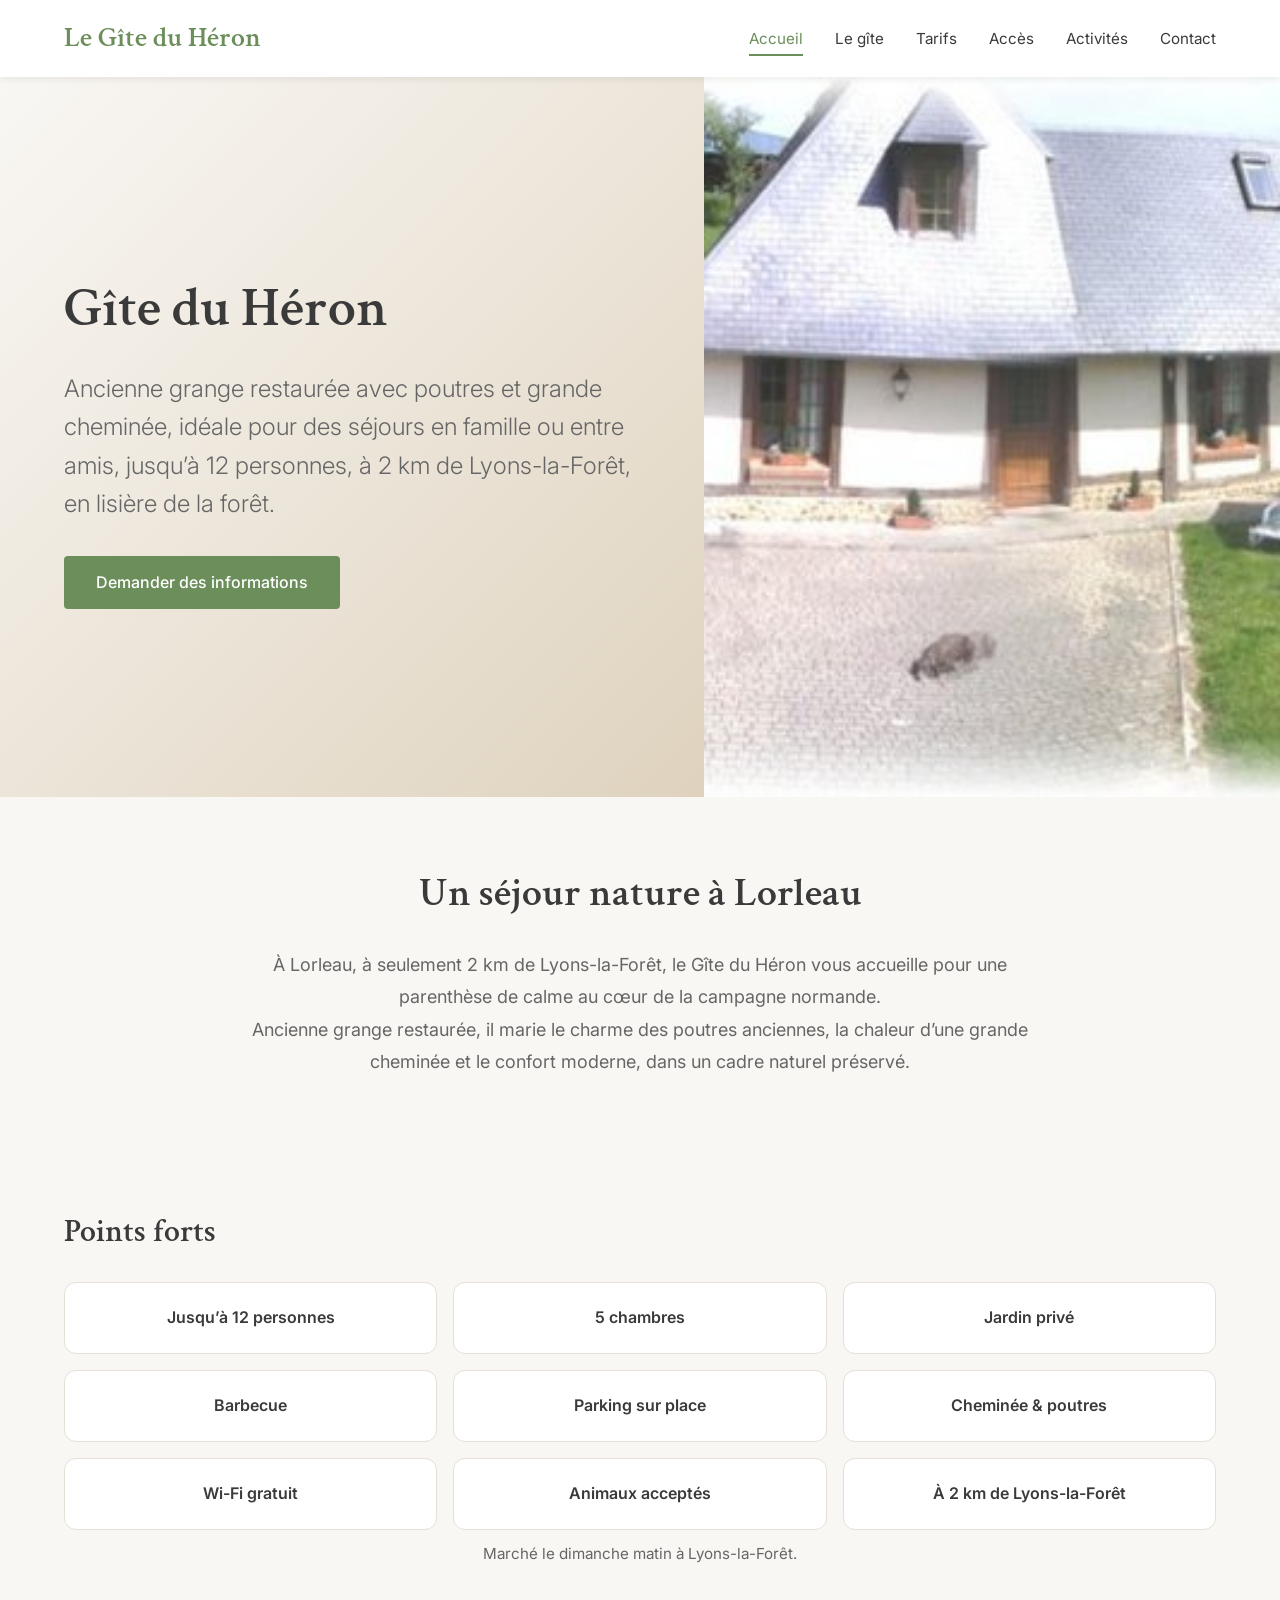
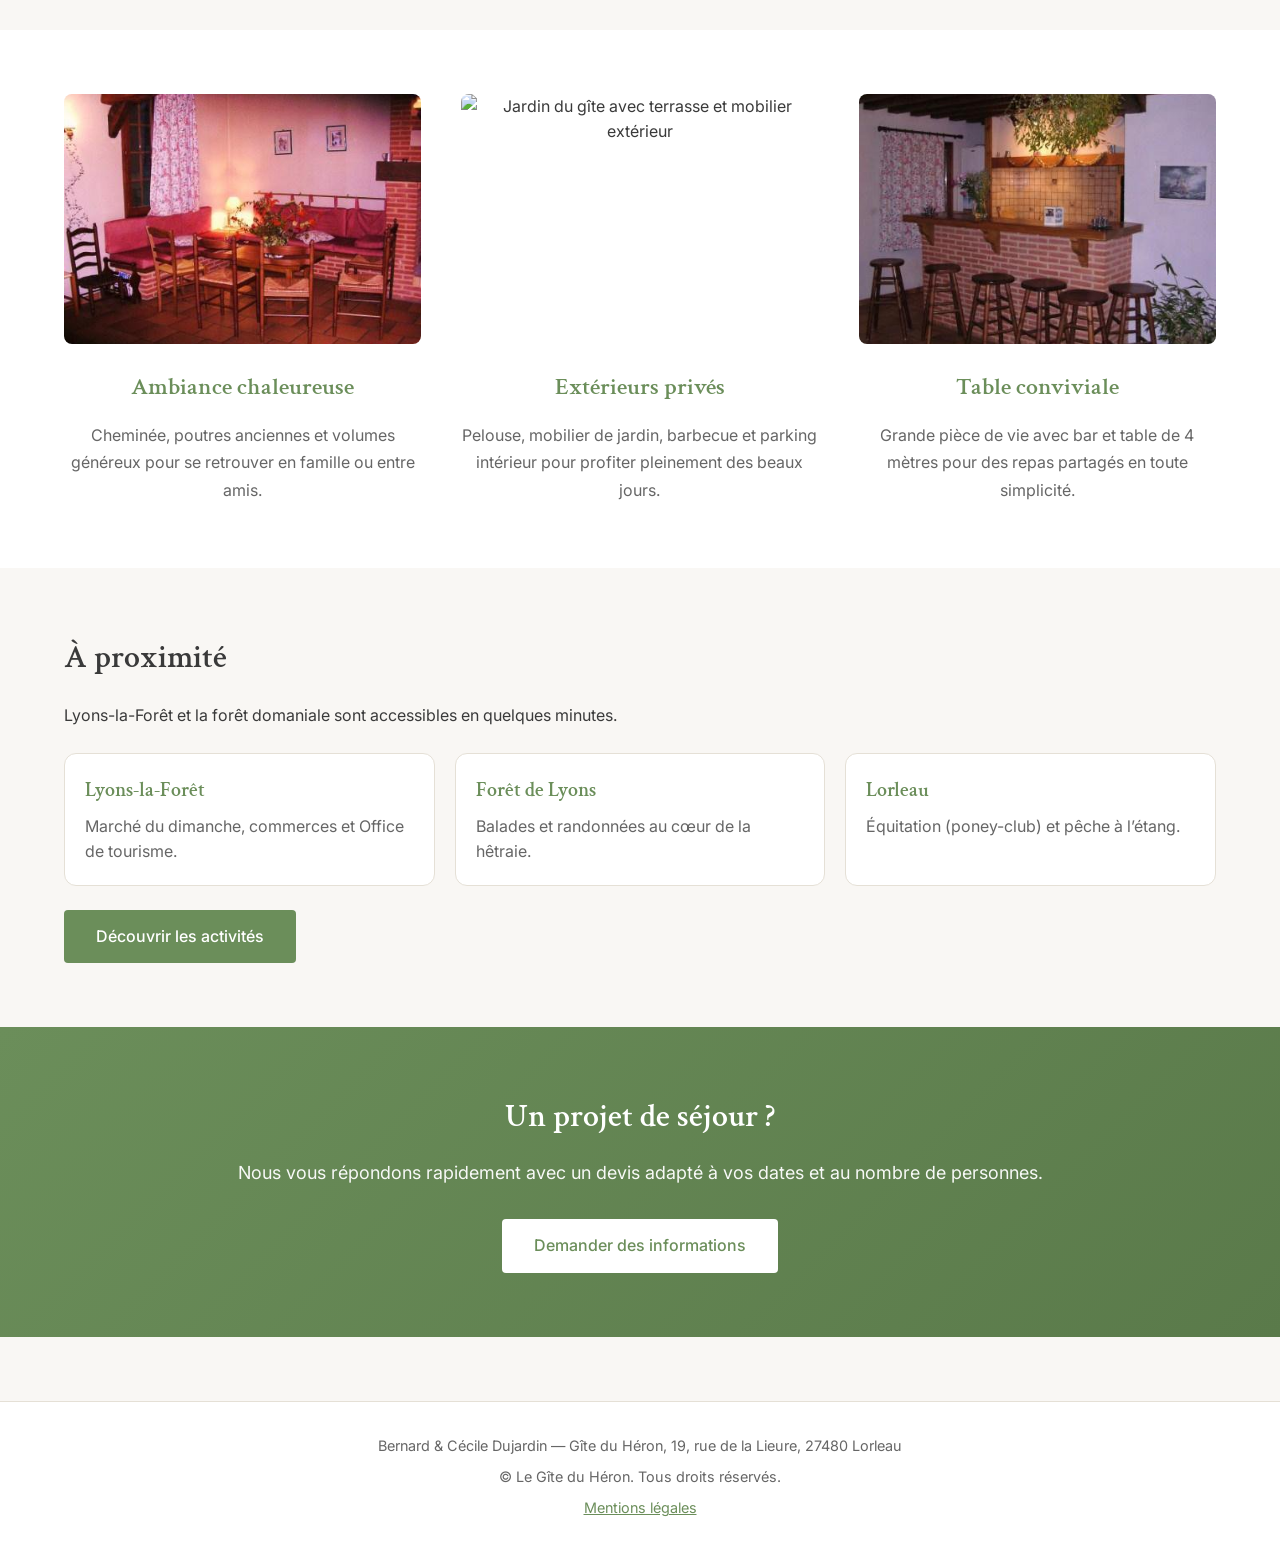
==== index.html @ 65d324aa "feat: first commit" ====
<!DOCTYPE html>
<html lang="fr">
<head>
    <meta charset="UTF-8">
    <meta name="viewport" content="width=device-width, initial-scale=1.0">
    <meta name="description" content="Ancienne grange restaurée à Lorleau, en lisière de la forêt de Lyons-la-Forêt. Gîte pour 12 personnes avec jardin privé et cheminée.">
    <title>Gîte du Héron - Location à Lorleau</title>
    <link rel="preconnect" href="https://fonts.googleapis.com">
    <link rel="preconnect" href="https://fonts.gstatic.com" crossorigin>
    <link href="https://fonts.googleapis.com/css2?family=Crimson+Text:ital,wght@0,400;0,600;1,400&family=Inter:wght@300;400;500;600&display=swap" rel="stylesheet">
    <link rel="stylesheet" href="/css/styles.css">
</head>
<body>
    <header>
        <div class="container">
            <a class="logo" href="/">Le Gîte du Héron</a>
            <nav>
                <ul class="nav-menu">
                    <li><a href="/" class="active">Accueil</a></li>
                    <li><a href="/gite/">Le gîte</a></li>
                    <li><a href="/tarifs/">Tarifs</a></li>
                    <li><a href="/acces/">Accès</a></li>
                    <li><a href="/activites/">Activités</a></li>
                    <li><a href="/contact/">Contact</a></li>
                </ul>
            </nav>
        </div>
    </header>

    <main>
        <section class="hero">
            <div class="hero-content">
                <h1>Gîte du Héron</h1>
                <p class="hero-subtitle">Ancienne grange restaurée avec poutres et grande cheminée, idéale pour des séjours en famille ou entre amis, jusqu’à 12 personnes, à 2 km de Lyons-la-Forêt, en lisière de la forêt.
</p>
                <a href="/contact/" class="btn btn-primary">Demander des informations</a>
            </div>
            <div class="hero-image">
                <img src="/images/gite%20heronpanorama.jpg" alt="Gîte du Héron en lisière de forêt avec jardin">
            </div>
        </section>

        <section class="intro">
            <div class="container">
                <h2>Un séjour nature à Lorleau</h2>
                <p class="lead">
                    À Lorleau, à seulement 2 km de Lyons-la-Forêt, le Gîte du Héron vous accueille pour une parenthèse de calme au cœur de la campagne normande.
                </p>
                
                <p class="lead">
                    Ancienne grange restaurée, il marie le charme des poutres anciennes, la chaleur d’une grande cheminée et le confort moderne, dans un cadre naturel préservé.
                </p>
                  
            </div>
        </section>

        <section class="content-section">
            <div class="container">
                <h2 class="section-title">Points forts</h2>
                <div class="highlights-grid">
                    <div class="highlight-item"><p>Jusqu’à 12 personnes</p></div>
                    <div class="highlight-item"><p>5 chambres</p></div>
                    <div class="highlight-item"><p>Jardin privé</p></div>
                    <div class="highlight-item"><p>Barbecue</p></div>
                    <div class="highlight-item"><p>Parking sur place</p></div>
                    <div class="highlight-item"><p>Cheminée &amp; poutres</p></div>
                    <div class="highlight-item"><p>Wi-Fi gratuit</p></div>
                    <div class="highlight-item"><p>Animaux acceptés</p></div>
                    <div class="highlight-item"><p>À 2 km de Lyons-la-Forêt</p></div>
                </div>
                <p class="highlights-note">Marché le dimanche matin à Lyons-la-Forêt.</p>
            </div>
        </section>

        <section class="features">
            <div class="container">
                <div class="features-grid">
                    <article class="feature-card">
                        <div class="feature-image">
                            <img src="/images/salle%20heron%20gite.jpg" alt="Salon chaleureux du gîte avec cheminée">
                        </div>
                        <h3>Ambiance chaleureuse</h3>
                        <p>Cheminée, poutres anciennes et volumes généreux pour se retrouver en famille ou entre amis.</p>
                    </article>
                    <article class="feature-card">
                        <div class="feature-image">
                            <img src="/images/soiréebis.jpg" alt="Jardin du gîte avec terrasse et mobilier extérieur">
                        </div>
                        <h3>Extérieurs privés</h3>
                        <p>Pelouse, mobilier de jardin, barbecue et parking intérieur pour profiter pleinement des beaux jours.</p>
                    </article>
                    <article class="feature-card">
                        <div class="feature-image">
                            <img src="/images/bar%20gite%20heron.jpg" alt="Cuisine et grande table conviviale du gîte">
                        </div>
                        <h3>Table conviviale</h3>
                        <p>Grande pièce de vie avec bar et table de 4 mètres pour des repas partagés en toute simplicité.</p>
                    </article>
                </div>
            </div>
        </section>

        <section class="content-section">
            <div class="container">
                <h2 class="section-title">À proximité</h2>
                <p>Lyons-la-Forêt et la forêt domaniale sont accessibles en quelques minutes.</p>
                <div class="proximity-grid">
                    <article class="proximity-card">
                        <h3>Lyons-la-Forêt</h3>
                        <p>Marché du dimanche, commerces et Office de tourisme.</p>
                    </article>
                    <article class="proximity-card">
                        <h3>Forêt de Lyons</h3>
                        <p>Balades et randonnées au cœur de la hêtraie.</p>
                    </article>
                    <article class="proximity-card">
                        <h3>Lorleau</h3>
                        <p>Équitation (poney-club) et pêche à l’étang.</p>
                    </article>
                </div>
                <a href="/activites/" class="btn btn-primary">Découvrir les activités</a>
            </div>
        </section>

        <section class="cta-section">
            <div class="container">
                <h2>Un projet de séjour ?</h2>
                <p>Nous vous répondons rapidement avec un devis adapté à vos dates et au nombre de personnes.</p>
                <a href="/contact/" class="btn btn-primary">Demander des informations</a>
            </div>
        </section>
    </main>

    <footer>
        <div class="container">
            <p>Bernard & Cécile Dujardin — Gîte du Héron, 19, rue de la Lieure, 27480 Lorleau</p>
            <p>&copy; Le Gîte du Héron. Tous droits réservés.</p>
            <p><a href="/mentions-legales/">Mentions légales</a></p>
        </div>
    </footer>
</body>
</html>
---- css/styles.css ----
/* Reset and Base Styles */
* {
    margin: 0;
    padding: 0;
    box-sizing: border-box;
}

:root {
    --color-primary: #6B8E5A;
    --color-primary-dark: #5A7A4A;
    --color-secondary: #D4C4A8;
    --color-accent: #8B7355;
    --color-text: #3A3A3A;
    --color-text-light: #666;
    --color-bg: #F9F7F4;
    --color-white: #FFFFFF;
    --color-border: #E5E0D6;
    --font-serif: 'Crimson Text', serif;
    --font-sans: 'Inter', sans-serif;
}

html {
    font-size: 16px;
    scroll-behavior: smooth;
}

body {
    font-family: var(--font-sans);
    color: var(--color-text);
    background-color: var(--color-bg);
    line-height: 1.6;
    -webkit-font-smoothing: antialiased;
    -moz-osx-font-smoothing: grayscale;
}

img {
    max-width: 100%;
    height: auto;
    display: block;
}

a {
    text-decoration: none;
    color: inherit;
    transition: color 0.3s ease;
}

ul {
    list-style: none;
}

/* Container */
.container {
    width: 100%;
    max-width: 1200px;
    margin: 0 auto;
    padding: 0 1.5rem;
}

/* Header */
header {
    background-color: var(--color-white);
    box-shadow: 0 2px 8px rgba(0, 0, 0, 0.08);
    position: sticky;
    top: 0;
    z-index: 100;
}

header .container {
    display: flex;
    justify-content: space-between;
    align-items: center;
    padding: 1rem 1.5rem;
}

.logo {
    font-family: var(--font-serif);
    font-size: 1.5rem;
    font-weight: 600;
    color: var(--color-primary);
    margin: 0;
}

.nav-menu {
    display: flex;
    gap: 1.5rem;
    flex-wrap: wrap;
}

.nav-menu a {
    color: var(--color-text);
    font-weight: 400;
    padding: 0.5rem 0;
    position: relative;
    font-size: 0.95rem;
}

.nav-menu a:hover,
.nav-menu a.active {
    color: var(--color-primary);
}

.nav-menu a.active::after {
    content: '';
    position: absolute;
    bottom: 0;
    left: 0;
    right: 0;
    height: 2px;
    background-color: var(--color-primary);
}

/* Hero Section */
.hero {
    display: flex;
    flex-direction: column;
    min-height: 70vh;
    background: linear-gradient(135deg, var(--color-bg) 0%, var(--color-secondary) 100%);
    position: relative;
    overflow: hidden;
}

.hero-content {
    padding: 3rem 1.5rem;
    text-align: center;
    z-index: 2;
    flex: 1;
    display: flex;
    flex-direction: column;
    justify-content: center;
    align-items: center;
}

.hero-content h1,
.hero-content h2 {
    font-family: var(--font-serif);
    font-size: 2.5rem;
    color: var(--color-text);
    margin-bottom: 1rem;
    font-weight: 600;
}

.hero-subtitle {
    font-size: 1.25rem;
    color: var(--color-text-light);
    margin-bottom: 2rem;
    font-weight: 300;
}

.hero-image {
    width: 100%;
    height: 300px;
    overflow: hidden;
}

.hero-image img {
    width: 100%;
    height: 100%;
    object-fit: cover;
}

/* Buttons */
.btn {
    display: inline-block;
    padding: 0.875rem 2rem;
    font-size: 1rem;
    font-weight: 500;
    text-align: center;
    border-radius: 4px;
    transition: all 0.3s ease;
    cursor: pointer;
    border: none;
    font-family: var(--font-sans);
}

.btn-primary {
    background-color: var(--color-primary);
    color: var(--color-white);
}

.btn-primary:hover {
    background-color: var(--color-primary-dark);
    transform: translateY(-2px);
    box-shadow: 0 4px 12px rgba(107, 142, 90, 0.3);
}

/* Intro Section */
.intro {
    padding: 4rem 0;
    text-align: center;
}

.intro h2 {
    font-family: var(--font-serif);
    font-size: 2rem;
    color: var(--color-text);
    margin-bottom: 1.5rem;
    font-weight: 600;
}

.lead {
    font-size: 1.125rem;
    color: var(--color-text-light);
    max-width: 800px;
    margin: 0 auto;
    line-height: 1.8;
}

/* Features Section */
.features {
    padding: 4rem 0;
    background-color: var(--color-white);
}

.features-grid {
    display: grid;
    grid-template-columns: 1fr;
    gap: 2.5rem;
}

.feature-card {
    text-align: center;
}

.feature-image {
    width: 100%;
    height: 250px;
    overflow: hidden;
    border-radius: 8px;
    margin-bottom: 1.5rem;
}

.feature-image img {
    width: 100%;
    height: 100%;
    object-fit: cover;
    transition: transform 0.3s ease;
}

.feature-card:hover .feature-image img {
    transform: scale(1.05);
}

.feature-card h3 {
    font-family: var(--font-serif);
    font-size: 1.5rem;
    color: var(--color-primary);
    margin-bottom: 1rem;
    font-weight: 600;
}

.feature-card p {
    color: var(--color-text-light);
    line-height: 1.7;
}

/* CTA Section */
.cta-section {
    padding: 4rem 0;
    text-align: center;
    background: linear-gradient(135deg, var(--color-primary) 0%, var(--color-primary-dark) 100%);
    color: var(--color-white);
}

.cta-section h2 {
    font-family: var(--font-serif);
    font-size: 2rem;
    margin-bottom: 1rem;
    font-weight: 600;
}

.cta-section p {
    margin-bottom: 2rem;
    font-size: 1.125rem;
    opacity: 0.95;
}

.cta-section .btn-primary {
    background-color: var(--color-white);
    color: var(--color-primary);
}

.cta-section .btn-primary:hover {
    background-color: var(--color-secondary);
    color: var(--color-text);
}

/* Page Header */
.page-header {
    padding: 3rem 0 2rem;
    text-align: center;
    background-color: var(--color-white);
    border-bottom: 1px solid var(--color-border);
}

.page-header h1,
.page-header h2 {
    font-family: var(--font-serif);
    font-size: 2.5rem;
    color: var(--color-text);
    margin-bottom: 0.5rem;
    font-weight: 600;
}

.page-subtitle {
    font-size: 1.125rem;
    color: var(--color-text-light);
    font-weight: 300;
}



/* Accès – map + address */
.access-grid {
    display: grid;
    grid-template-columns: 1fr;
    gap: 1.5rem;
}

.access-card {
    background-color: var(--color-white);
    border: 1px solid var(--color-border);
    border-radius: 12px;
    padding: 1.5rem;
}

.access-card h2 {
    font-family: var(--font-serif);
    font-size: 1.5rem;
    color: var(--color-primary);
    margin-bottom: 1rem;
    font-weight: 600;
}

.access-note {
    margin-top: 1rem;
    color: var(--color-text-light);
}

.map-card {
    display: flex;
    flex-direction: column;
    gap: 1rem;
    background-color: var(--color-bg);
    border: 1px solid var(--color-border);
    border-radius: 10px;
    padding: 1.25rem;
}

.map-link {
    color: var(--color-primary);
    text-decoration: underline;
}

.map-embed {
    margin-top: 1rem;
    border-radius: 12px;
    overflow: hidden;
    border: 1px solid var(--color-border);
}

.map-embed iframe {
    width: 100%;
    height: 360px;
    border: 0;
    display: block;
}

@media (min-width: 960px) {
    .access-grid {
        grid-template-columns: repeat(2, 1fr);
        align-items: start;
    }
}
/* Content Section */
.content-section {
    padding: 4rem 0;
}

.content-block {
    display: flex;
    flex-direction: column;
    gap: 2rem;
    margin-bottom: 4rem;
    align-items: center;
}

.content-block:last-child {
    margin-bottom: 0;
}

.content-image {
    width: 100%;
    height: 300px;
    overflow: hidden;
    border-radius: 8px;
}

.content-image img {
    width: 100%;
    height: 100%;
    object-fit: cover;
}

.content-text {
    flex: 1;
}

.content-text h2,
.content-text h3 {
    font-family: var(--font-serif);
    font-size: 1.75rem;
    color: var(--color-primary);
    margin-bottom: 1rem;
    font-weight: 600;
}

.content-text p {
    color: var(--color-text-light);
    margin-bottom: 1rem;
    line-height: 1.7;
}

.content-text ul {
    list-style: disc;
    margin-left: 1.5rem;
    margin-bottom: 1rem;
    color: var(--color-text-light);
}

.content-text ul li {
    margin-bottom: 0.5rem;
}

.content-text strong {
    color: var(--color-text);
    font-weight: 600;
}


/* Content sections */
.section-title {
    font-family: var(--font-serif);
    font-size: 2rem;
    color: var(--color-text);
    margin-bottom: 1.25rem;
    font-weight: 600;
}

.section-intro {
    margin-bottom: 1.5rem;
}

.highlights-grid {
    display: grid;
    grid-template-columns: 1fr;
    gap: 1rem;
    margin-top: 1.5rem;
}

.highlight-item {
    background-color: var(--color-white);
    border: 1px solid var(--color-border);
    border-radius: 12px;
    padding: 1rem;
    text-align: center;
}

.highlight-item p {
    margin: 0;
    font-weight: 600;
    color: var(--color-text);
}

/* Home – points forts refinement */
.highlights-grid {
    align-items: stretch;
}

.highlight-item {
    display: flex;
    align-items: center;
    justify-content: center;
    min-height: 72px;
    padding: 0.9rem 1rem;
}

.highlight-item p {
    font-size: 0.95rem;
    line-height: 1.3;
}

.highlights-note {
    margin-top: 0.75rem;
    text-align: center;
    color: var(--color-text-light);
    font-size: 0.95rem;
}

@media (min-width: 640px) {
    .highlight-item p {
        font-size: 1rem;
    }
}


.info-stack {
    display: grid;
    gap: 1.5rem;
}

@media (min-width: 640px) {
    .highlights-grid {
        grid-template-columns: repeat(2, 1fr);
    }
}

@media (min-width: 960px) {
    .highlights-grid {
        grid-template-columns: repeat(3, 1fr);
    }
}



/* Home – À proximité cards */
.proximity-grid {
    display: grid;
    grid-template-columns: 1fr;
    gap: 1.25rem;
    margin: 1.5rem 0;
    align-items: stretch;
}

.proximity-card {
    background-color: var(--color-white);
    border: 1px solid var(--color-border);
    border-radius: 12px;
    padding: 1.25rem;
    display: flex;
    flex-direction: column;
    gap: 0.5rem;
}

.proximity-card h3 {
    font-family: var(--font-serif);
    font-size: 1.25rem;
    color: var(--color-primary);
    margin: 0;
    font-weight: 600;
}

.proximity-card p {
    margin: 0;
    color: var(--color-text-light);
    line-height: 1.6;
}

@media (min-width: 640px) {
    .proximity-grid {
        grid-template-columns: repeat(2, 1fr);
    }
}

@media (min-width: 960px) {
    .proximity-grid {
        grid-template-columns: repeat(3, 1fr);
    }
}
/* Reverse layout */
.content-block.reverse {
    flex-direction: column-reverse;
}

/* Pricing Section */
.pricing-section {
    margin-bottom: 4rem;
}

.pricing-section h3 {
    font-family: var(--font-serif);
    font-size: 2rem;
    color: var(--color-text);
    margin-bottom: 2rem;
    text-align: center;
    font-weight: 600;
}

.pricing-grid {
    display: grid;
    grid-template-columns: 1fr;
    gap: 2rem;
}

.pricing-card {
    background-color: var(--color-white);
    padding: 2rem;
    border-radius: 8px;
    border: 2px solid var(--color-border);
    text-align: center;
    transition: all 0.3s ease;
}

.pricing-card:hover {
    transform: translateY(-4px);
    box-shadow: 0 8px 24px rgba(0, 0, 0, 0.1);
}

.pricing-card.featured {
    border-color: var(--color-primary);
    background: linear-gradient(135deg, var(--color-white) 0%, var(--color-bg) 100%);
}

.pricing-card h4 {
    font-family: var(--font-serif);
    font-size: 1.5rem;
    color: var(--color-primary);
    margin-bottom: 1rem;
    font-weight: 600;
}

.price {
    font-size: 2.5rem;
    font-weight: 600;
    color: var(--color-text);
    margin-bottom: 0.5rem;
}

.price span {
    font-size: 1rem;
    font-weight: 400;
    color: var(--color-text-light);
}

.period {
    color: var(--color-text-light);
    margin-bottom: 1.5rem;
    font-size: 0.95rem;
}

.pricing-card ul {
    text-align: left;
    list-style: disc;
    margin-left: 1.5rem;
    color: var(--color-text-light);
}

.pricing-card ul li {
    margin-bottom: 0.5rem;
}

/* Conditions Section */
.conditions-section {
    margin-bottom: 4rem;
}

.conditions-section h3 {
    font-family: var(--font-serif);
    font-size: 2rem;
    color: var(--color-text);
    margin-bottom: 2rem;
    text-align: center;
    font-weight: 600;
}

.conditions-grid {
    display: grid;
    grid-template-columns: 1fr;
    gap: 1.5rem;
}

.condition-item {
    background-color: var(--color-white);
    padding: 1.5rem;
    border-radius: 8px;
    border-left: 4px solid var(--color-primary);
}

.condition-item h4 {
    font-family: var(--font-serif);
    font-size: 1.25rem;
    color: var(--color-primary);
    margin-bottom: 0.75rem;
    font-weight: 600;
}

.condition-item p {
    color: var(--color-text-light);
    line-height: 1.7;
}

/* Info Box */
.info-box {
    background-color: var(--color-white);
    padding: 2rem;
    border-radius: 8px;
    border: 1px solid var(--color-border);
}

.info-box h2,
.info-box h3 {
    font-family: var(--font-serif);
    font-size: 1.75rem;
    color: var(--color-primary);
    margin-bottom: 1rem;
    font-weight: 600;
}

.info-box p {
    color: var(--color-text-light);
    margin-bottom: 1rem;
    line-height: 1.7;
}

/* Address Box */
.address-box {
    background-color: var(--color-bg);
    padding: 1.5rem;
    border-radius: 8px;
    margin: 1.5rem 0;
    border-left: 4px solid var(--color-primary);
}

.address-box p {
    margin-bottom: 0.5rem;
    color: var(--color-text);
}

.address-box strong {
    color: var(--color-primary);
}

/* Nearby Section */
.info-section {
    margin-top: 4rem;
}

.info-section h3 {
    font-family: var(--font-serif);
    font-size: 2rem;
    color: var(--color-text);
    margin-bottom: 2rem;
    text-align: center;
    font-weight: 600;
}

.nearby-grid {
    display: grid;
    grid-template-columns: 1fr;
    gap: 1.5rem;
}

.nearby-item {
    background-color: var(--color-white);
    padding: 1.5rem;
    border-radius: 8px;
    border: 1px solid var(--color-border);
}

.nearby-item h4 {
    font-family: var(--font-serif);
    font-size: 1.25rem;
    color: var(--color-primary);
    margin-bottom: 0.5rem;
    font-weight: 600;
}

.nearby-item p {
    color: var(--color-text-light);
    line-height: 1.7;
}



/* Tarifs – services & options */
.tarifs-info-grid {
    display: grid;
    grid-template-columns: 1fr;
    gap: 1.5rem;
    margin-top: 1.5rem;
}

.tarifs-info-grid .info-box {
    border-radius: 8px;
}

.options-card {
    background-color: var(--color-white);
    border: 1px solid var(--color-border);
    border-radius: 8px;
    padding: 1.5rem;
}

.options-grid {
    display: grid;
    grid-template-columns: 1fr auto;
    gap: 0.75rem 1rem;
    align-items: baseline;
    margin: 0;
}

.options-grid dt {
    font-weight: 500;
    color: var(--color-text);
}

.options-grid dd {
    margin: 0;
    font-weight: 700;
    color: var(--color-text);
    text-align: right;
}

@media (min-width: 640px) {
    .tarifs-info-grid {
        grid-template-columns: repeat(2, 1fr);
    }
}

@media (min-width: 960px) {
    .tarifs-info-grid {
        grid-template-columns: repeat(3, 1fr);
    }
}

@media (max-width: 520px) {
    .options-grid {
        grid-template-columns: 1fr;
    }

    .options-grid dd {
        text-align: left;
    }
}


.conditions {
    text-align: left;
}

.conditions h3 {
    margin-top: 1.5rem;
    text-align: left;
}


/* Tarifs – Conditions de location (cards) */
.conditions-grid {
    display: grid;
    grid-template-columns: 1fr;
    gap: 1.25rem;
    margin-top: 1.25rem;
}

@media (min-width: 640px) {
    .conditions-grid {
        grid-template-columns: repeat(2, 1fr);
    }
}

@media (min-width: 960px) {
    .conditions-grid {
        grid-template-columns: repeat(3, 1fr);
    }
}

.condition-card {
    background: #fff;
    border: 1px solid rgba(0,0,0,.12);
    border-radius: 16px;
    padding: 1.25rem;
}

.condition-card h3 {
    margin: 0 0 0.75rem;
    text-align: left;
}

.condition-card ul {
    margin: 0;
    padding-left: 1.2rem;
}

.conditions-outro {
    margin-top: 1rem;
}



/* Tarifs page */
.table-responsive {
    width: 100%;
    overflow-x: auto;
}

.pricing-table,
.options-table {
    width: 100%;
    border-collapse: collapse;
    background-color: var(--color-white);
    border-radius: 8px;
    overflow: hidden;
    margin-top: 1.5rem;
}

.pricing-table th,
.pricing-table td,
.options-table th,
.options-table td {
    padding: 0.75rem 1rem;
    text-align: left;
    border-bottom: 1px solid var(--color-border);
    font-size: 0.95rem;
}

.pricing-table thead th,
.options-table thead th {
    background-color: var(--color-bg);
    font-weight: 600;
    color: var(--color-text);
}

.pricing-table tbody tr:nth-child(even),
.options-table tbody tr:nth-child(even) {
    background-color: #faf7f0;
}

.tarif-mensuel {
    margin-top: 1rem;
    color: var(--color-text);
}

.conditions-list {
    list-style: disc;
    margin-left: 1.5rem;
    color: var(--color-text-light);
}

.conditions-list li {
    margin-bottom: 0.5rem;
}

/* Tarifs – aligned cards */
.tarifs-cards { 
    max-width: 1100px; 
    margin: 0 auto; 
}

.tarifs-grid { 
    display: grid; 
    grid-template-columns: 1fr; 
    gap: 1.25rem; 
    margin-top: 1rem; 
}

@media (min-width: 640px) { 
    .tarifs-grid { 
        grid-template-columns: repeat(2, 1fr); 
    } 
}

@media (min-width: 960px) { 
    .tarifs-grid { 
        grid-template-columns: repeat(3, 1fr); 
    } 
}

.tarif-card { 
    background: #fff; 
    border: 1px solid rgba(0,0,0,.12); 
    border-radius: 14px; 
    padding: 1.25rem; 
    text-align: center; 
}

.tarif-title { 
    margin: 0; 
    font-size: 1.15rem; 
}

.tarif-price { 
    margin: .75rem 0 0; 
    font-size: 1.6rem; 
    font-weight: 700; 
}

.tarif-highlight { 
    margin-top: 1.5rem; 
    padding: 1rem 1.25rem; 
    border-radius: 14px; 
    background: rgba(0,0,0,.04); 
    text-align: center; 
}

/* Contact Section */
.contact-wrapper {
    display: flex;
    flex-direction: column;
    gap: 3rem;
}

.contact-info {
    background-color: var(--color-white);
    padding: 2rem;
    border-radius: 8px;
    border: 1px solid var(--color-border);
}

.contact-info h2,
.contact-info h3 {
    font-family: var(--font-serif);
    font-size: 1.75rem;
    color: var(--color-primary);
    margin-bottom: 2rem;
    font-weight: 600;
}

.contact-details {
    margin-bottom: 2rem;
}

.contact-item {
    margin-bottom: 1.5rem;
}

.contact-item h4 {
    font-family: var(--font-serif);
    font-size: 1.125rem;
    color: var(--color-primary);
    margin-bottom: 0.5rem;
    font-weight: 600;
}

.contact-item p {
    color: var(--color-text-light);
    line-height: 1.7;
}

.contact-note {
    color: var(--color-text-light);
    line-height: 1.7;
    font-style: italic;
}

/* Contact Form */
.contact-form-wrapper {
    background-color: var(--color-white);
    padding: 2rem;
    border-radius: 8px;
    border: 1px solid var(--color-border);
}

.contact-form-wrapper h2,
.contact-form-wrapper h3 {
    font-family: var(--font-serif);
    font-size: 1.75rem;
    color: var(--color-primary);
    margin-bottom: 1.5rem;
    font-weight: 600;
}

.contact-form {
    display: flex;
    flex-direction: column;
    gap: 1.5rem;
}

.form-group {
    display: flex;
    flex-direction: column;
}

.form-group label {
    font-weight: 500;
    color: var(--color-text);
    margin-bottom: 0.5rem;
    font-size: 0.95rem;
}

.required {
    color: var(--color-primary);
}

.form-group input,
.form-group textarea {
    padding: 0.875rem;
    border: 1px solid var(--color-border);
    border-radius: 4px;
    font-family: var(--font-sans);
    font-size: 1rem;
    color: var(--color-text);
    background-color: var(--color-white);
    transition: border-color 0.3s ease;
}

.form-group input:focus,
.form-group textarea:focus {
    outline: none;
    border-color: var(--color-primary);
}

.form-group textarea {
    resize: vertical;
    min-height: 120px;
}

.hidden {
    display: none;
}

.gdpr-notice {
    margin-top: 1rem;
    padding-top: 1rem;
    border-top: 1px solid var(--color-border);
}

.gdpr-notice small {
    color: var(--color-text-light);
    font-size: 0.875rem;
    line-height: 1.6;
}

.gdpr-notice a {
    color: var(--color-primary);
    text-decoration: underline;
}

/* Footer */
footer {
    background-color: var(--color-white);
    border-top: 1px solid var(--color-border);
    padding: 2rem 0;
    text-align: center;
    margin-top: 4rem;
}

footer p {
    color: var(--color-text-light);
    margin-bottom: 0.5rem;
    font-size: 0.9rem;
}

footer a {
    color: var(--color-primary);
    text-decoration: underline;
}

footer a:hover {
    color: var(--color-primary-dark);
}

/* Responsive Design */
@media (min-width: 768px) {
    .hero {
        flex-direction: row;
        min-height: 80vh;
    }

    .hero-content {
        flex: 1;
        padding: 4rem;
        text-align: left;
        align-items: flex-start;
    }

    .hero-content h1,
    .hero-content h2 {
        font-size: 3rem;
    }

    .hero-image {
        flex: 1;
        height: auto;
    }

    .features-grid {
        grid-template-columns: repeat(3, 1fr);
    }

    .content-block {
        flex-direction: row;
        align-items: flex-start;
    }

    .content-block.reverse {
        flex-direction: row-reverse;
    }

    .content-image {
        flex: 1;
        height: 400px;
    }

    .content-text {
        flex: 1;
        padding: 0 2rem;
    }

    .pricing-grid {
        grid-template-columns: repeat(3, 1fr);
    }

    .conditions-grid {
        grid-template-columns: repeat(2, 1fr);
    }

    .nearby-grid {
        grid-template-columns: repeat(2, 1fr);
    }

    .contact-wrapper {
        flex-direction: row;
    }

    .contact-info {
        flex: 1;
    }

    .contact-form-wrapper {
        flex: 1;
    }

    .logo {
        font-size: 1.75rem;
    }

    .nav-menu {
        gap: 2rem;
    }
}

@media (min-width: 1024px) {
    .hero-content h1,
    .hero-content h2 {
        font-size: 3.5rem;
    }

    .hero-subtitle {
        font-size: 1.5rem;
    }

    .intro h2,
    .page-header h1,
    .page-header h2 {
        font-size: 2.5rem;
    }

    .content-image {
        height: 450px;
    }
}
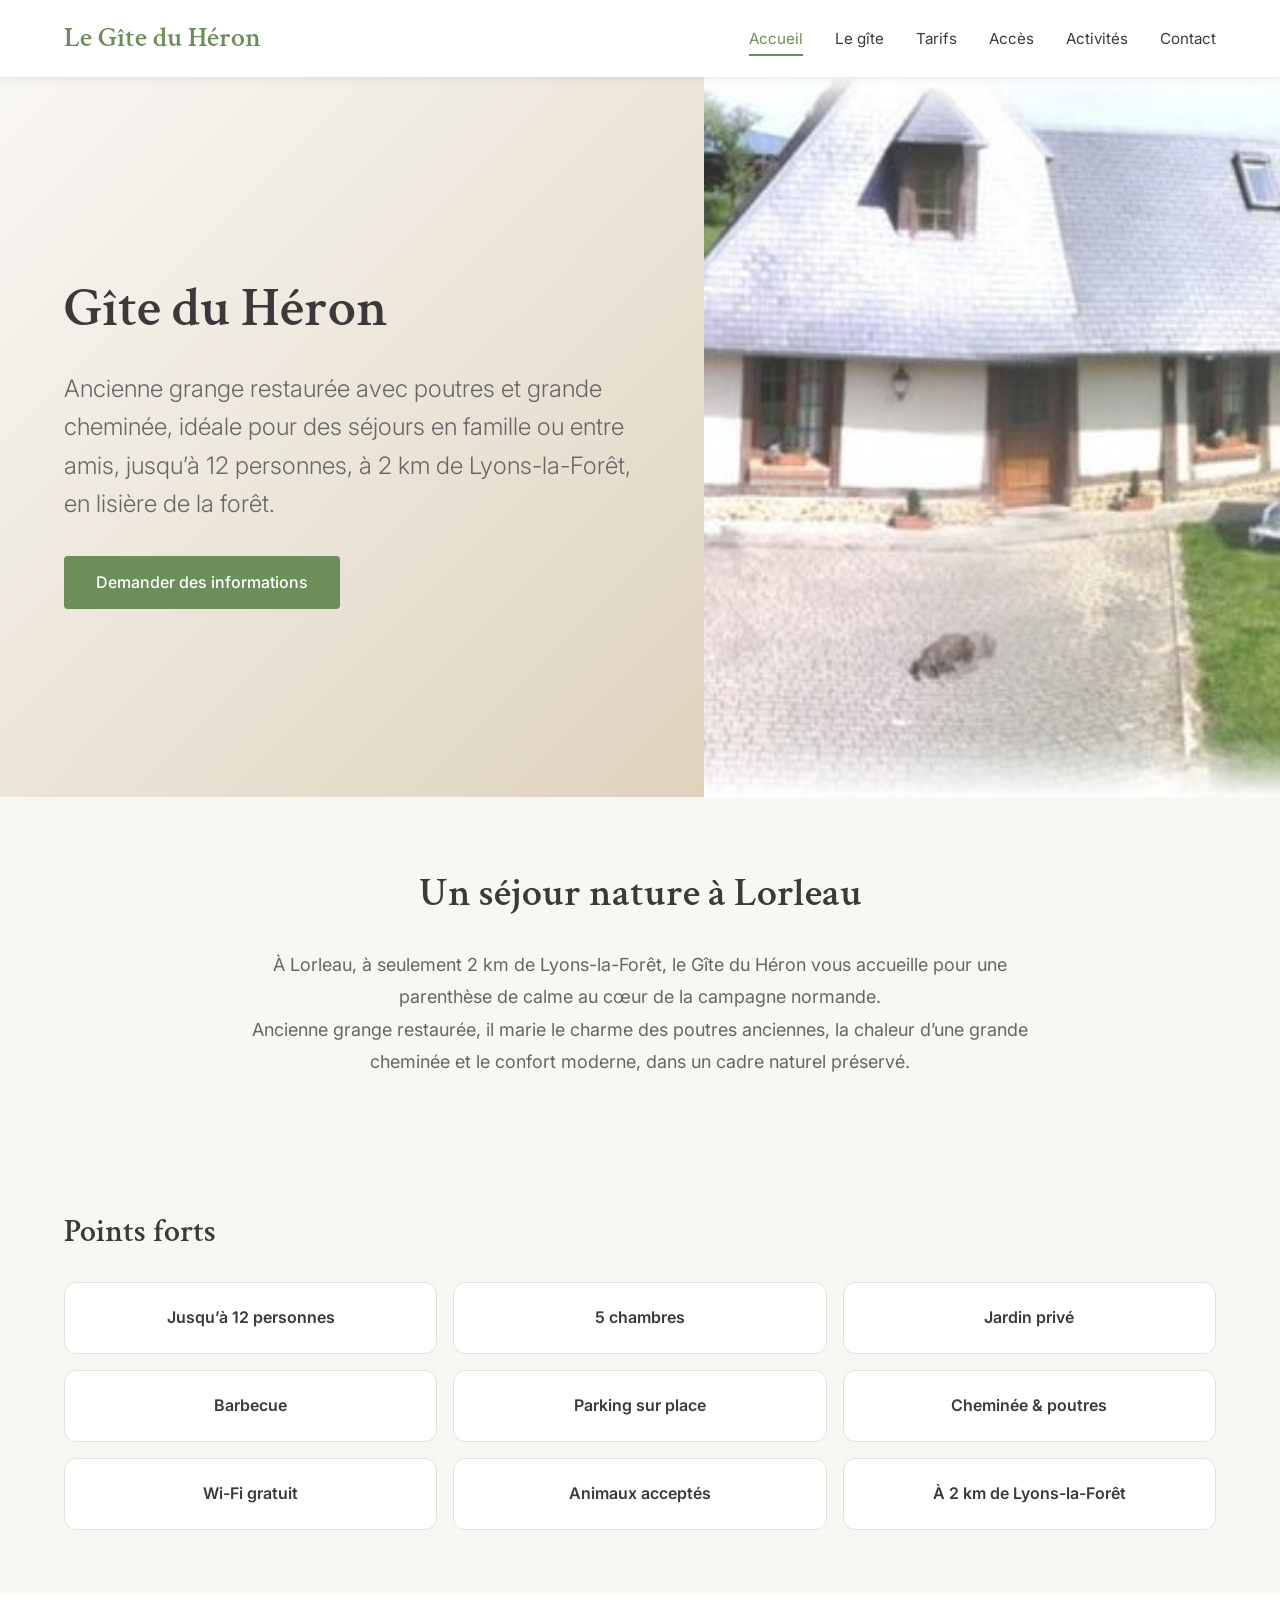
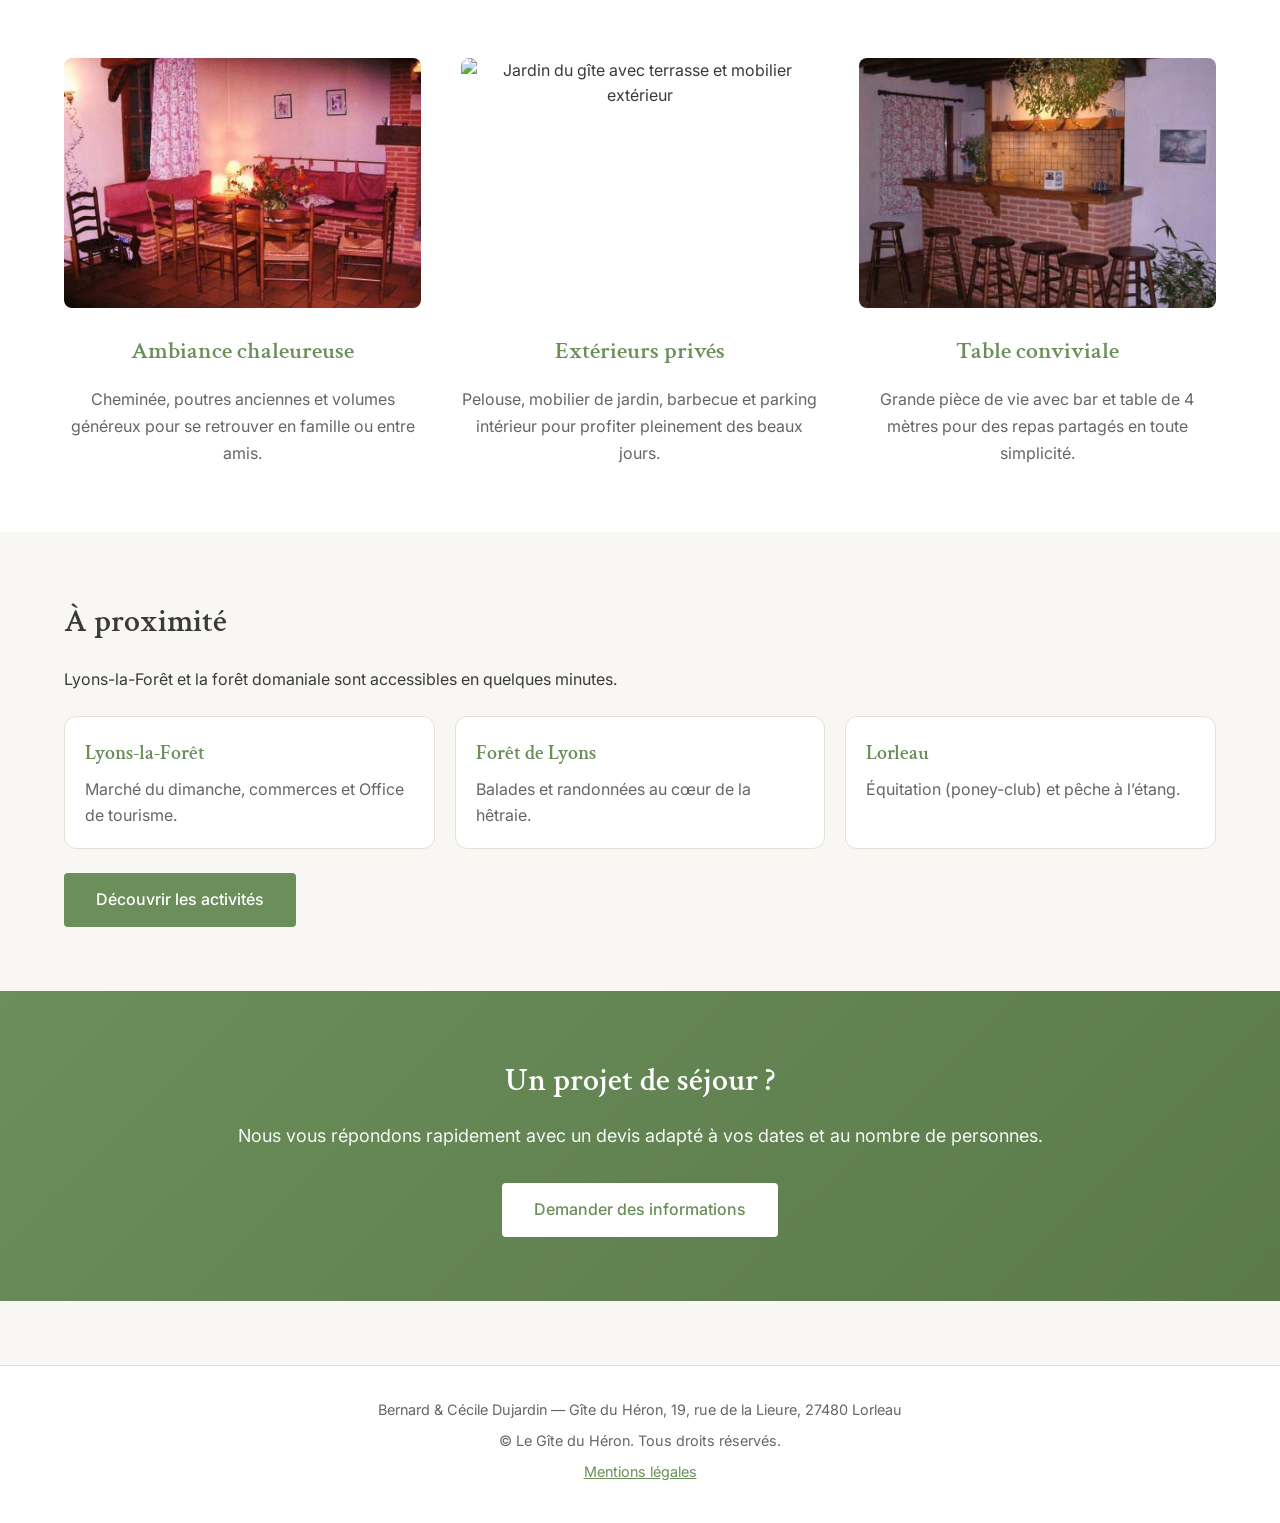
==== commit cc1bfe7b: "feat: css relative path" ====
--- a/index.html
+++ b/index.html
@@ -8,20 +8,20 @@
     <link rel="preconnect" href="https://fonts.googleapis.com">
     <link rel="preconnect" href="https://fonts.gstatic.com" crossorigin>
     <link href="https://fonts.googleapis.com/css2?family=Crimson+Text:ital,wght@0,400;0,600;1,400&family=Inter:wght@300;400;500;600&display=swap" rel="stylesheet">
-    <link rel="stylesheet" href="/css/styles.css">
+    <link rel="stylesheet" href="css/styles.css">
 </head>
 <body>
     <header>
         <div class="container">
-            <a class="logo" href="/">Le Gîte du Héron</a>
+            <a class="logo" href="index.html">Le Gîte du Héron</a>
             <nav>
                 <ul class="nav-menu">
-                    <li><a href="/" class="active">Accueil</a></li>
-                    <li><a href="/gite/">Le gîte</a></li>
-                    <li><a href="/tarifs/">Tarifs</a></li>
-                    <li><a href="/acces/">Accès</a></li>
-                    <li><a href="/activites/">Activités</a></li>
-                    <li><a href="/contact/">Contact</a></li>
+                    <li><a href="index.html" class="active">Accueil</a></li>
+                    <li><a href="gite/">Le gîte</a></li>
+                    <li><a href="tarifs/">Tarifs</a></li>
+                    <li><a href="acces/">Accès</a></li>
+                    <li><a href="activites/">Activités</a></li>
+                    <li><a href="contact/">Contact</a></li>
                 </ul>
             </nav>
         </div>
@@ -33,10 +33,10 @@
                 <h1>Gîte du Héron</h1>
                 <p class="hero-subtitle">Ancienne grange restaurée avec poutres et grande cheminée, idéale pour des séjours en famille ou entre amis, jusqu’à 12 personnes, à 2 km de Lyons-la-Forêt, en lisière de la forêt.
 </p>
-                <a href="/contact/" class="btn btn-primary">Demander des informations</a>
+                <a href="contact/" class="btn btn-primary">Demander des informations</a>
             </div>
             <div class="hero-image">
-                <img src="/images/gite%20heronpanorama.jpg" alt="Gîte du Héron en lisière de forêt avec jardin">
+                <img src="images/gite%20heronpanorama.jpg" alt="Gîte du Héron en lisière de forêt avec jardin">
             </div>
         </section>
 
@@ -68,7 +68,6 @@
                     <div class="highlight-item"><p>Animaux acceptés</p></div>
                     <div class="highlight-item"><p>À 2 km de Lyons-la-Forêt</p></div>
                 </div>
-                <p class="highlights-note">Marché le dimanche matin à Lyons-la-Forêt.</p>
             </div>
         </section>
 
@@ -77,21 +76,21 @@
                 <div class="features-grid">
                     <article class="feature-card">
                         <div class="feature-image">
-                            <img src="/images/salle%20heron%20gite.jpg" alt="Salon chaleureux du gîte avec cheminée">
+                            <img src="images/salle%20heron%20gite.jpg" alt="Salon chaleureux du gîte avec cheminée">
                         </div>
                         <h3>Ambiance chaleureuse</h3>
                         <p>Cheminée, poutres anciennes et volumes généreux pour se retrouver en famille ou entre amis.</p>
                     </article>
                     <article class="feature-card">
                         <div class="feature-image">
-                            <img src="/images/soiréebis.jpg" alt="Jardin du gîte avec terrasse et mobilier extérieur">
+                            <img src="images/soiréebis.jpg" alt="Jardin du gîte avec terrasse et mobilier extérieur">
                         </div>
                         <h3>Extérieurs privés</h3>
                         <p>Pelouse, mobilier de jardin, barbecue et parking intérieur pour profiter pleinement des beaux jours.</p>
                     </article>
                     <article class="feature-card">
                         <div class="feature-image">
-                            <img src="/images/bar%20gite%20heron.jpg" alt="Cuisine et grande table conviviale du gîte">
+                            <img src="images/bar%20gite%20heron.jpg" alt="Cuisine et grande table conviviale du gîte">
                         </div>
                         <h3>Table conviviale</h3>
                         <p>Grande pièce de vie avec bar et table de 4 mètres pour des repas partagés en toute simplicité.</p>
@@ -118,7 +117,7 @@
                         <p>Équitation (poney-club) et pêche à l’étang.</p>
                     </article>
                 </div>
-                <a href="/activites/" class="btn btn-primary">Découvrir les activités</a>
+                <a href="activites/" class="btn btn-primary">Découvrir les activités</a>
             </div>
         </section>
 
@@ -126,7 +125,7 @@
             <div class="container">
                 <h2>Un projet de séjour ?</h2>
                 <p>Nous vous répondons rapidement avec un devis adapté à vos dates et au nombre de personnes.</p>
-                <a href="/contact/" class="btn btn-primary">Demander des informations</a>
+                <a href="contact/" class="btn btn-primary">Demander des informations</a>
             </div>
         </section>
     </main>
@@ -135,7 +134,7 @@
         <div class="container">
             <p>Bernard & Cécile Dujardin — Gîte du Héron, 19, rue de la Lieure, 27480 Lorleau</p>
             <p>&copy; Le Gîte du Héron. Tous droits réservés.</p>
-            <p><a href="/mentions-legales/">Mentions légales</a></p>
+            <p><a href="mentions-legales/">Mentions légales</a></p>
         </div>
     </footer>
 </body>
--- a/css/styles.css
+++ b/css/styles.css
@@ -887,6 +887,106 @@
 
 
 
+
+
+/* Gîte – refonte page */
+.gallery-grid {
+    display: grid;
+    grid-template-columns: 1fr;
+    gap: 1rem;
+    margin-top: 1.25rem;
+}
+
+@media (min-width: 900px) {
+    .gallery-grid {
+        grid-template-columns: repeat(2, 1fr);
+    }
+}
+
+.gallery-item {
+    margin: 0;
+}
+
+.gallery-item img {
+    width: 100%;
+    height: 320px;
+    object-fit: cover;
+    border-radius: 16px;
+    display: block;
+}
+
+.spaces-grid {
+    display: grid;
+    grid-template-columns: 1fr;
+    gap: 1.25rem;
+    margin-top: 1.25rem;
+}
+
+@media (min-width: 900px) {
+    .spaces-grid {
+        grid-template-columns: repeat(3, 1fr);
+    }
+}
+
+.space-card {
+    background: #fff;
+    border: 1px solid rgba(0, 0, 0, 0.12);
+    border-radius: 16px;
+    padding: 1.25rem;
+}
+
+.space-card h3 {
+    margin-top: 0;
+}
+
+.space-card p {
+    margin-bottom: 0.75rem;
+}
+
+.comfort-card h3 {
+    margin-top: 1.25rem;
+}
+
+.comfort-card h3:first-of-type {
+    margin-top: 0;
+}
+
+
+/* Le gîte – Les espaces grid fix */
+.gite-page .les-espaces-grid {
+    display: grid;
+    grid-template-columns: 1fr;
+    gap: 2rem;
+    align-items: stretch;
+}
+
+@media (min-width: 900px) {
+    .gite-page .les-espaces-grid {
+        grid-template-columns: repeat(2, minmax(0, 1fr));
+    }
+}
+
+@media (min-width: 1280px) {
+    .gite-page .les-espaces-grid {
+        grid-template-columns: repeat(4, minmax(0, 1fr));
+    }
+}
+
+.gite-page .les-espaces-grid > * {
+    height: 100%;
+}
+
+.gite-page .les-espaces-grid .space-card {
+    display: flex;
+    flex-direction: column;
+    height: 100%;
+}
+
+.gite-page .les-espaces-grid .space-card h3,
+.gite-page .les-espaces-grid .space-card .card-title {
+    min-height: 2.6em;
+    margin-top: 0;
+}
 /* Tarifs page */
 .table-responsive {
     width: 100%;
@@ -975,13 +1075,16 @@
 
 .tarif-title { 
     margin: 0; 
-    font-size: 1.15rem; 
+    font-size: 1.35rem; 
+    font-weight: 600; 
+    line-height: 1.3; 
 }
 
 .tarif-price { 
-    margin: .75rem 0 0; 
-    font-size: 1.6rem; 
-    font-weight: 700; 
+    margin: .6rem 0 0; 
+    font-size: 1.2rem; 
+    font-weight: 500; 
+    color: var(--color-text-light); 
 }
 
 .tarif-highlight { 
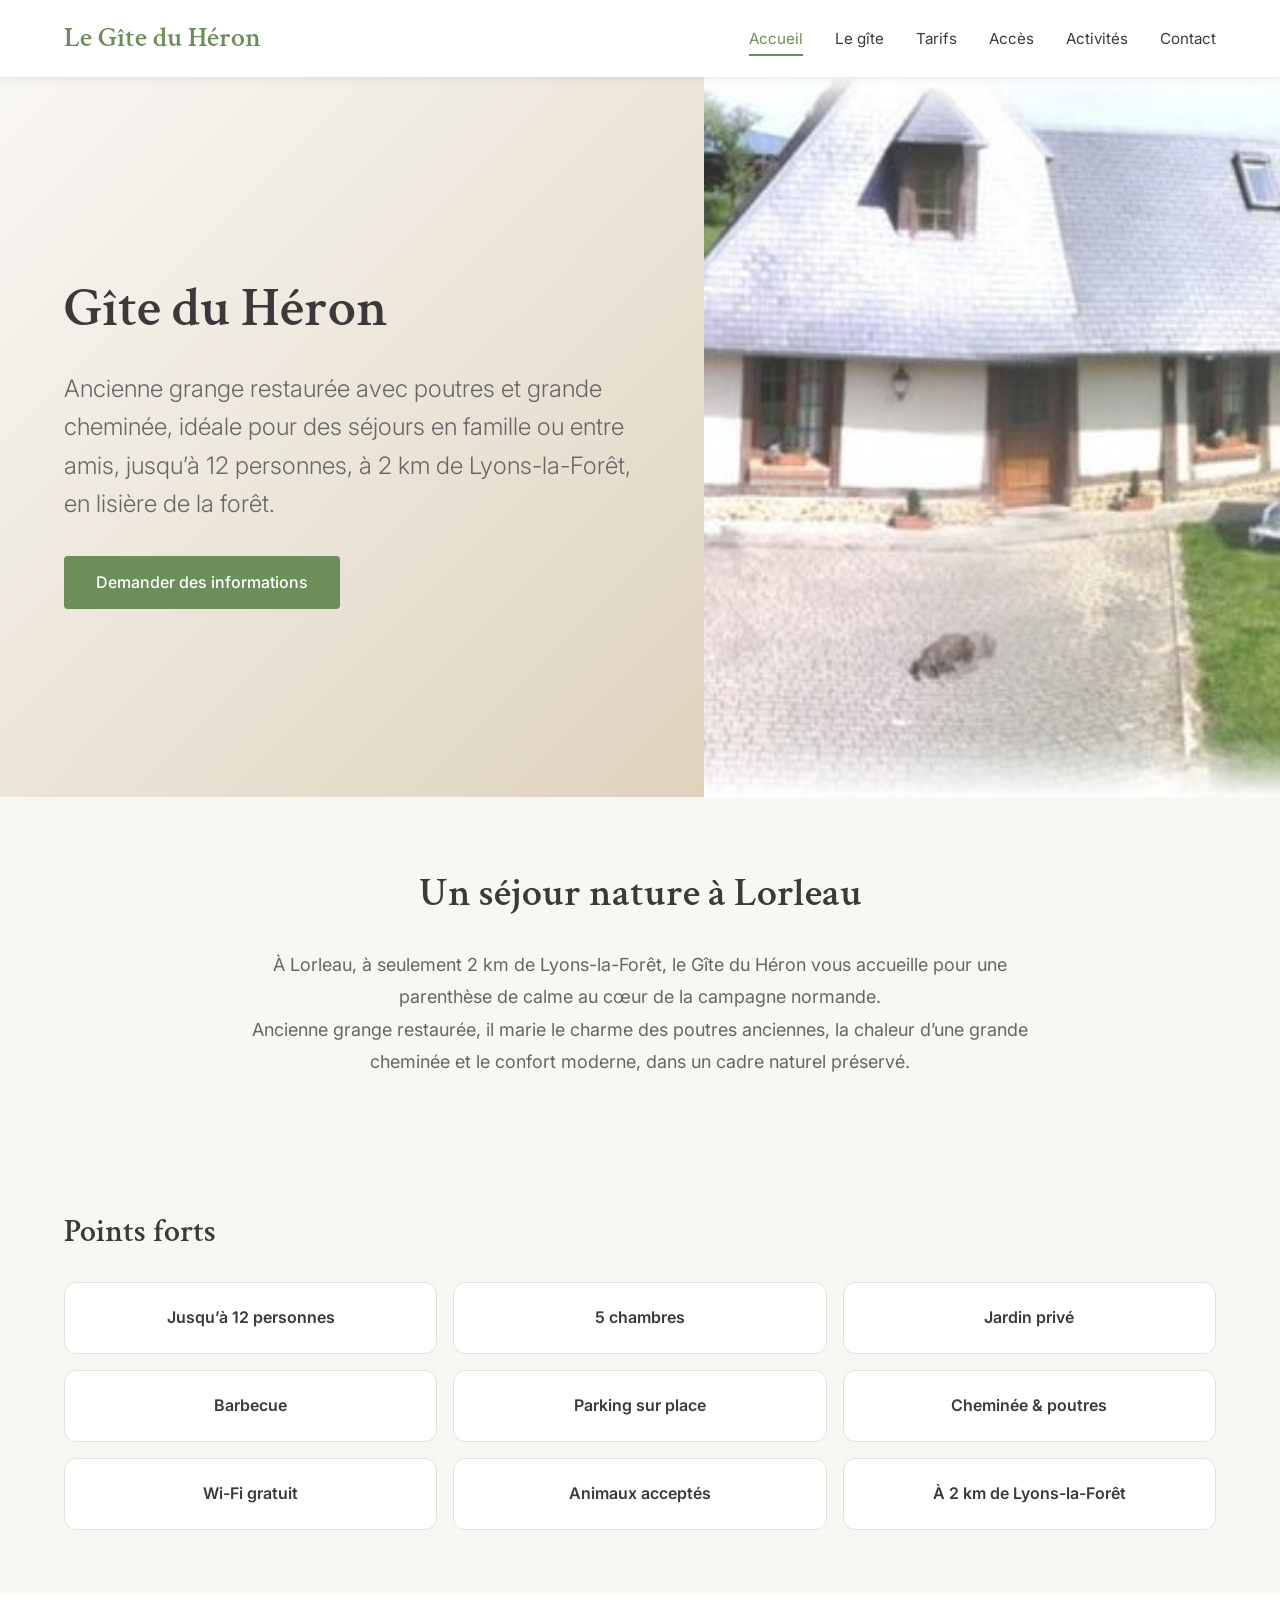
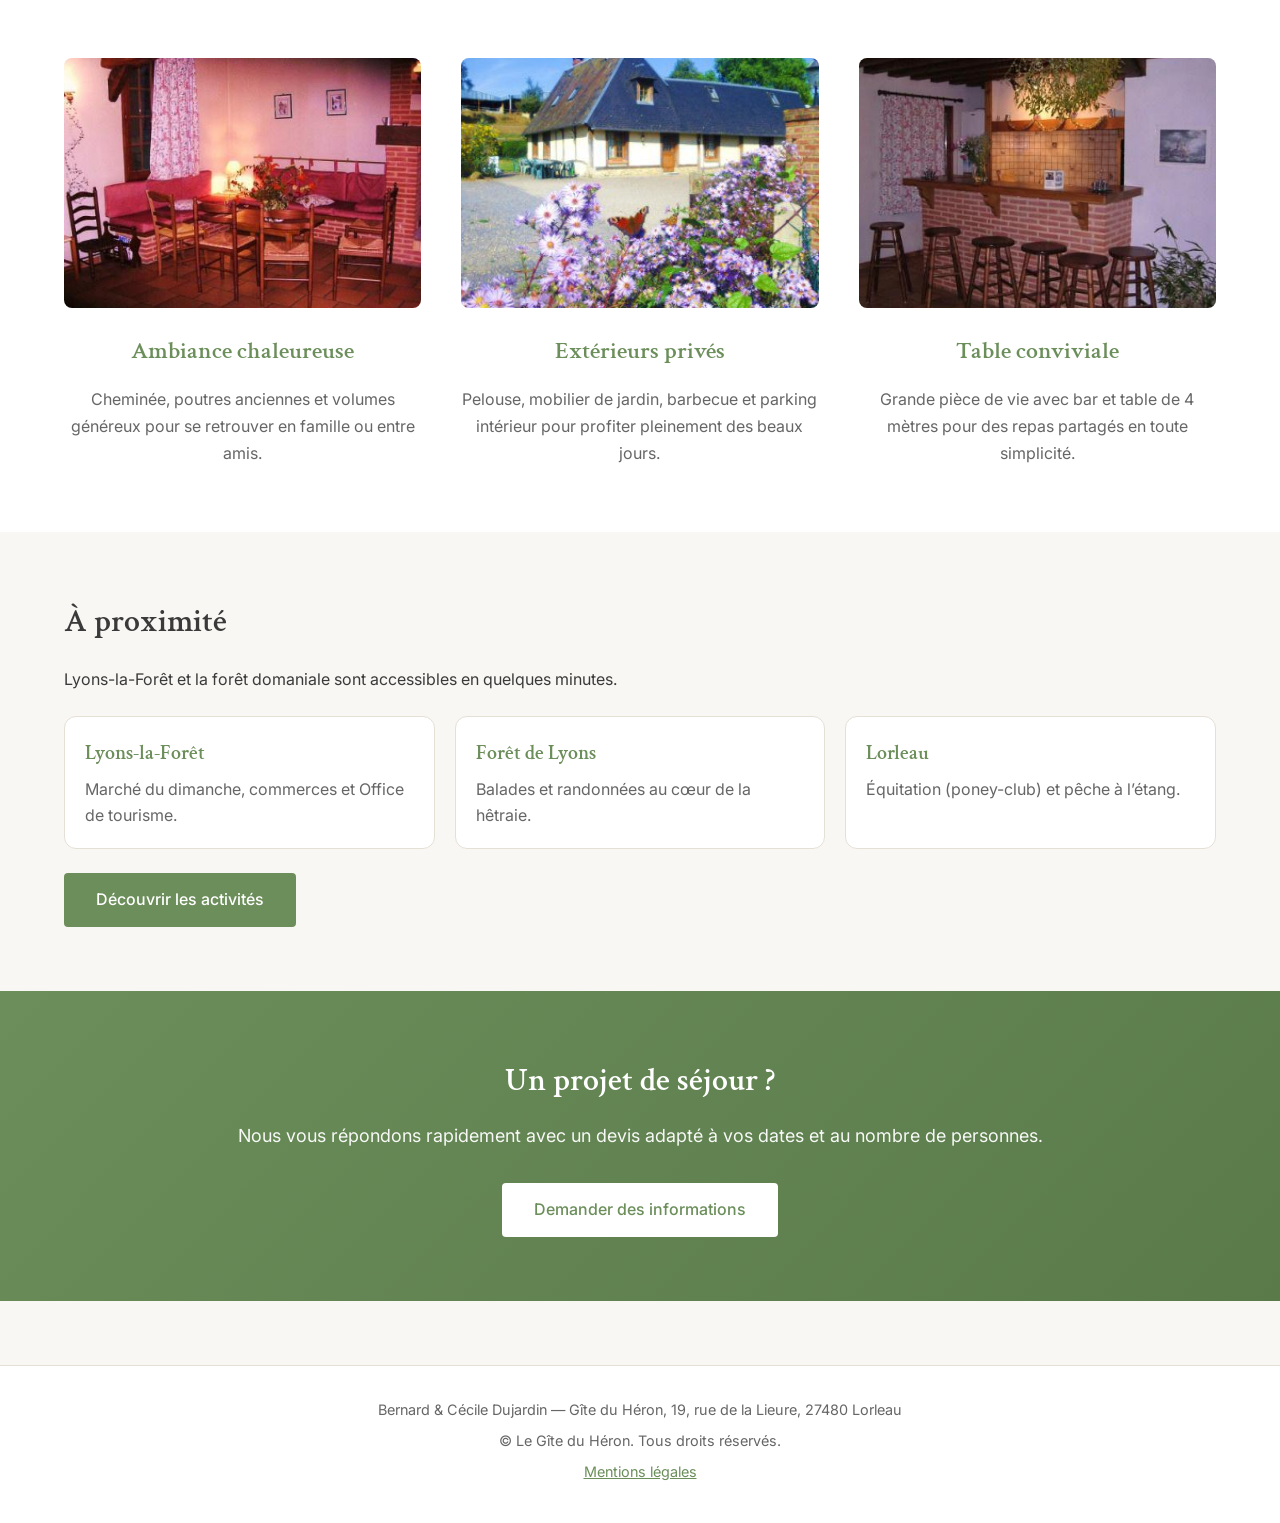
==== commit ee4dc355: "feat: minor changes" ====
--- a/index.html
+++ b/index.html
@@ -36,7 +36,7 @@
                 <a href="contact/" class="btn btn-primary">Demander des informations</a>
             </div>
             <div class="hero-image">
-                <img src="images/gite%20heronpanorama.jpg" alt="Gîte du Héron en lisière de forêt avec jardin">
+                <img src="images/gite_panorama.jpg" alt="Gîte du Héron en lisière de forêt avec jardin">
             </div>
         </section>
 
@@ -76,21 +76,21 @@
                 <div class="features-grid">
                     <article class="feature-card">
                         <div class="feature-image">
-                            <img src="images/salle%20heron%20gite.jpg" alt="Salon chaleureux du gîte avec cheminée">
+                            <img src="images/salon.jpg" alt="Salon chaleureux du gîte avec cheminée">
                         </div>
                         <h3>Ambiance chaleureuse</h3>
                         <p>Cheminée, poutres anciennes et volumes généreux pour se retrouver en famille ou entre amis.</p>
                     </article>
                     <article class="feature-card">
                         <div class="feature-image">
-                            <img src="images/soiréebis.jpg" alt="Jardin du gîte avec terrasse et mobilier extérieur">
+                            <img src="images/gite_exterieur.jpg" alt="Jardin du gîte avec terrasse et mobilier extérieur">
                         </div>
                         <h3>Extérieurs privés</h3>
                         <p>Pelouse, mobilier de jardin, barbecue et parking intérieur pour profiter pleinement des beaux jours.</p>
                     </article>
                     <article class="feature-card">
                         <div class="feature-image">
-                            <img src="images/bar%20gite%20heron.jpg" alt="Cuisine et grande table conviviale du gîte">
+                            <img src="images/bar_gite_heron.jpg" alt="Cuisine et grande table conviviale du gîte">
                         </div>
                         <h3>Table conviviale</h3>
                         <p>Grande pièce de vie avec bar et table de 4 mètres pour des repas partagés en toute simplicité.</p>
--- a/css/styles.css
+++ b/css/styles.css
@@ -1145,6 +1145,79 @@
     font-style: italic;
 }
 
+.contact-line {
+    display: flex;
+    align-items: center;
+    gap: 0.5rem;
+    flex-wrap: wrap;
+    margin-top: 0.75rem;
+    color: var(--color-text-light);
+}
+
+.contact-line strong {
+    color: var(--color-text);
+    font-weight: 600;
+}
+
+.copy-button {
+    border: 1px solid var(--color-border);
+    background-color: var(--color-white);
+    color: var(--color-text-light);
+    width: 32px;
+    height: 32px;
+    border-radius: 999px;
+    display: inline-flex;
+    align-items: center;
+    justify-content: center;
+    cursor: pointer;
+    transition: border-color 0.2s ease, color 0.2s ease, background-color 0.2s ease, transform 0.1s ease;
+}
+
+.copy-button:hover {
+    border-color: var(--color-primary);
+    color: var(--color-primary);
+    background-color: rgba(0, 0, 0, 0.04);
+}
+
+.copy-icon {
+    width: 18px;
+    height: 18px;
+}
+
+.copy-button:focus-visible {
+    outline: 2px solid var(--color-primary);
+    outline-offset: 2px;
+}
+
+.copy-feedback {
+    display: inline-flex;
+    align-items: center;
+    font-family: var(--font-sans);
+    font-size: 0.85rem;
+    font-weight: 600;
+    letter-spacing: 0.02em;
+    color: var(--color-primary);
+    background-color: var(--color-bg);
+    border: 1px solid var(--color-border);
+    border-radius: 999px;
+    padding: 0.15rem 0.6rem;
+    opacity: 0;
+    transform: translateY(2px);
+    transition: opacity 0.2s ease, transform 0.2s ease;
+    min-height: 1.5rem;
+}
+
+.copy-feedback.is-visible {
+    opacity: 1;
+    transform: translateY(0);
+}
+
+.contact-actions {
+    margin-top: 1.5rem;
+    display: flex;
+    justify-content: center;
+}
+
 /* Contact Form */
 .contact-form-wrapper {
     background-color: var(--color-white);
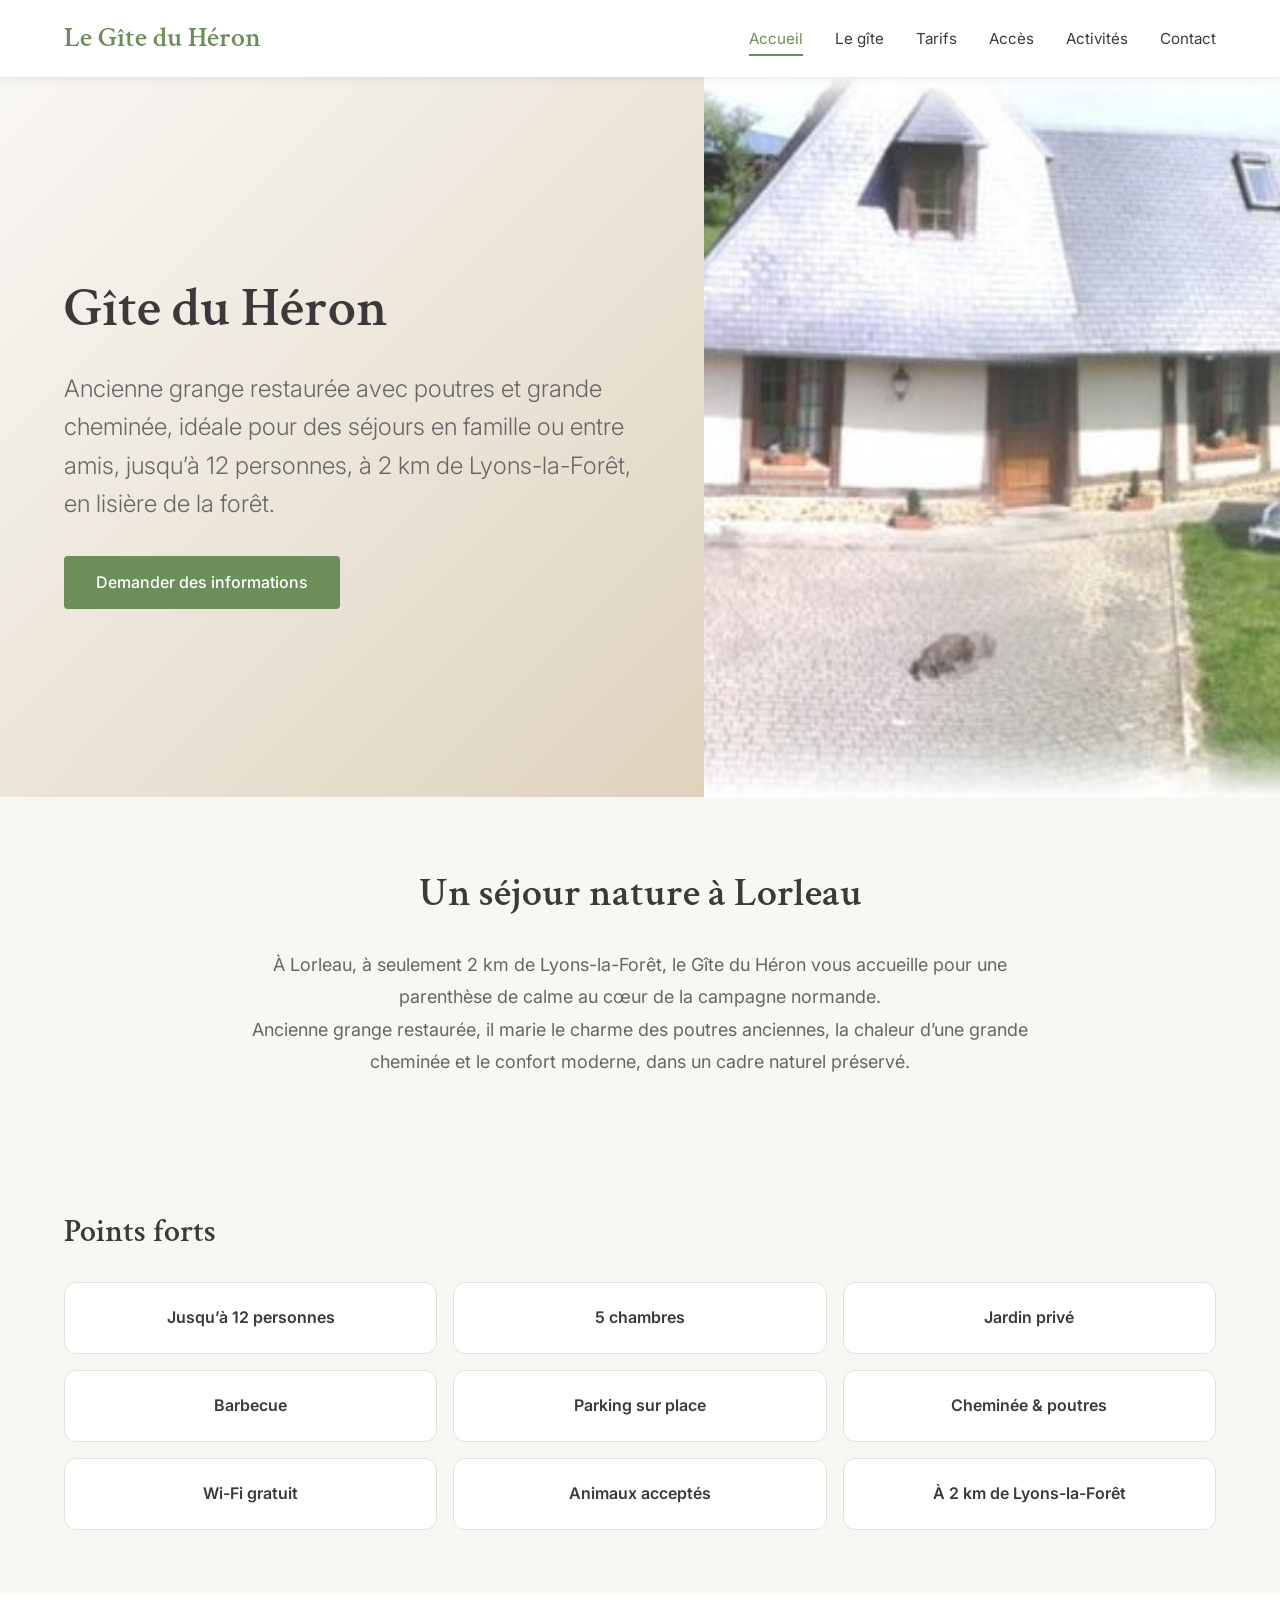
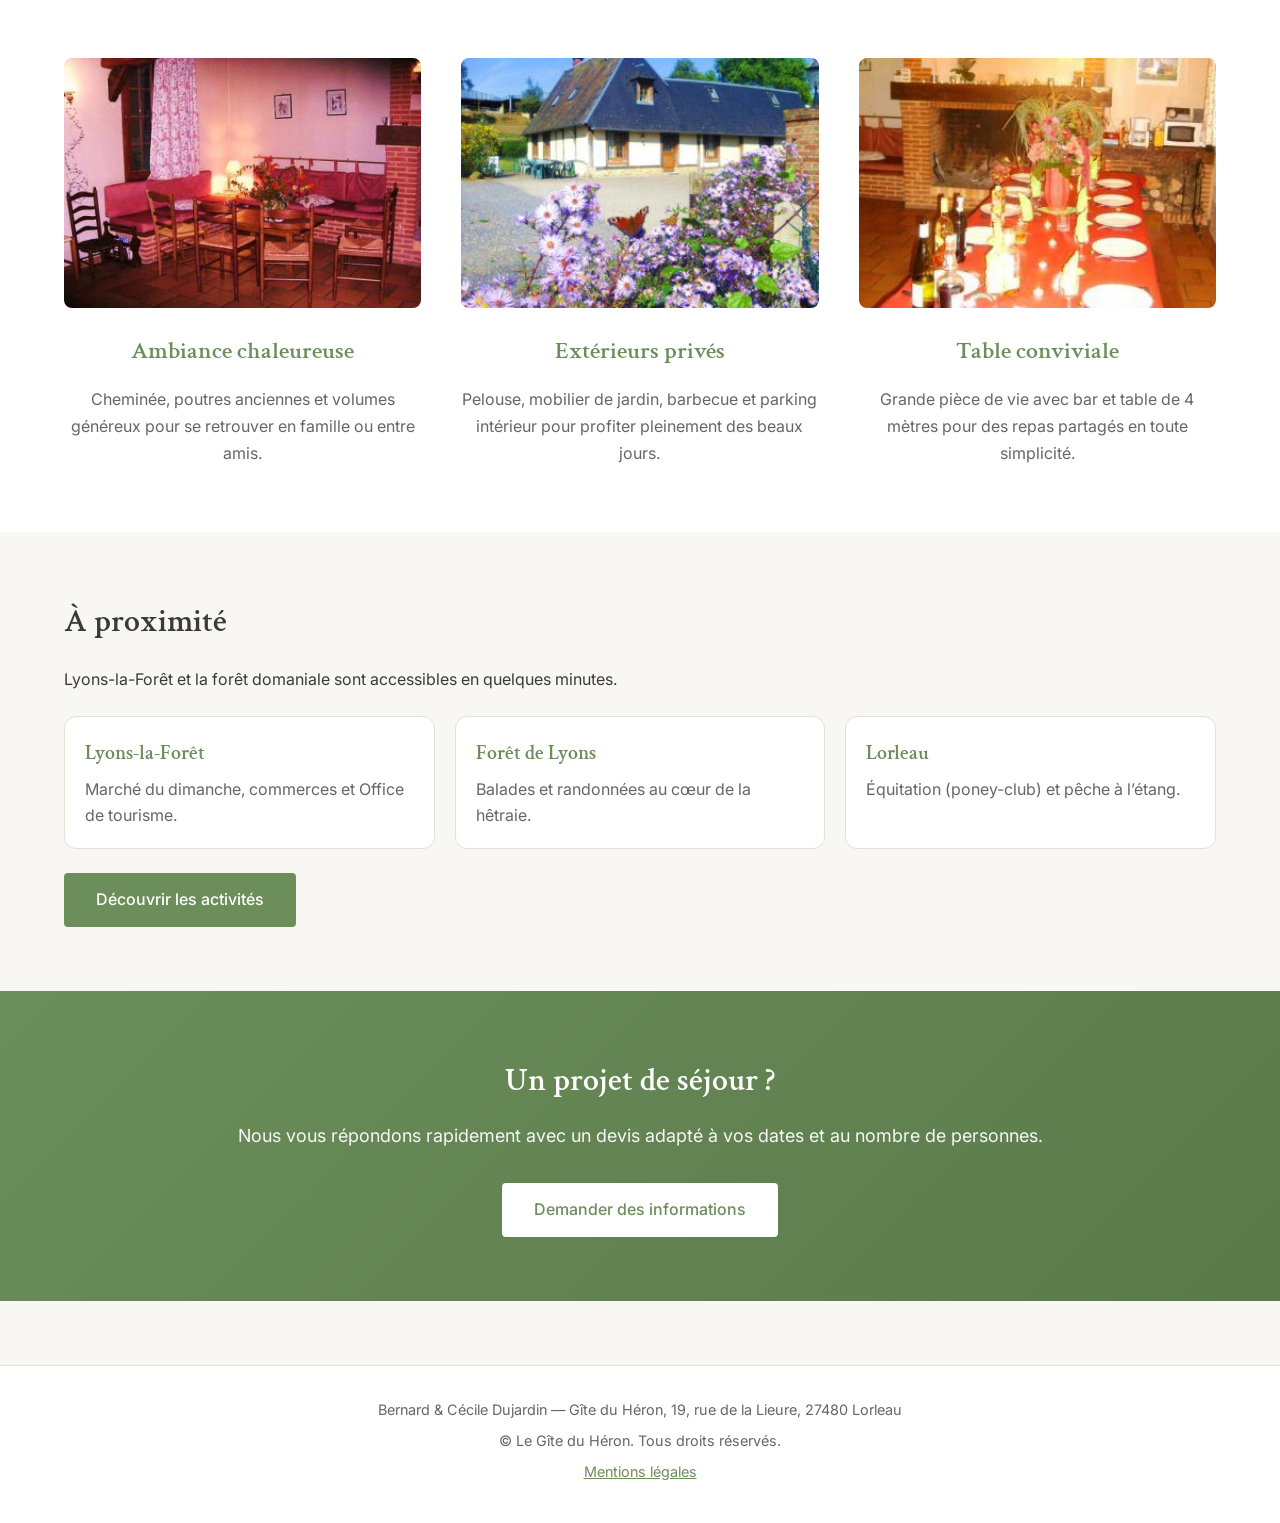
==== commit 9608e5c6: "feat: use glightbox" ====
--- a/index.html
+++ b/index.html
@@ -90,7 +90,7 @@
                     </article>
                     <article class="feature-card">
                         <div class="feature-image">
-                            <img src="images/bar_gite_heron.jpg" alt="Cuisine et grande table conviviale du gîte">
+                            <img src="images/table.jpg" alt="Grande table conviviale du gîte">
                         </div>
                         <h3>Table conviviale</h3>
                         <p>Grande pièce de vie avec bar et table de 4 mètres pour des repas partagés en toute simplicité.</p>
--- a/css/styles.css
+++ b/css/styles.css
@@ -907,6 +907,11 @@
     margin: 0;
 }
 
+/* Gîte – GLightbox */
+.gallery-grid a.glightbox {
+    display: block;
+}
+
 .gallery-item img {
     width: 100%;
     height: 320px;
@@ -1160,8 +1165,8 @@
 }
 
 .copy-button {
-    border: 1px solid var(--color-border);
-    background-color: var(--color-white);
+    border: none;
+    background: transparent;
     color: var(--color-text-light);
     width: 32px;
     height: 32px;
@@ -1174,9 +1179,7 @@
 }
 
 .copy-button:hover {
-    border-color: var(--color-primary);
-    color: var(--color-primary);
-    background-color: rgba(0, 0, 0, 0.04);
+    color: var(--color-primary);
 }
 
 .copy-icon {
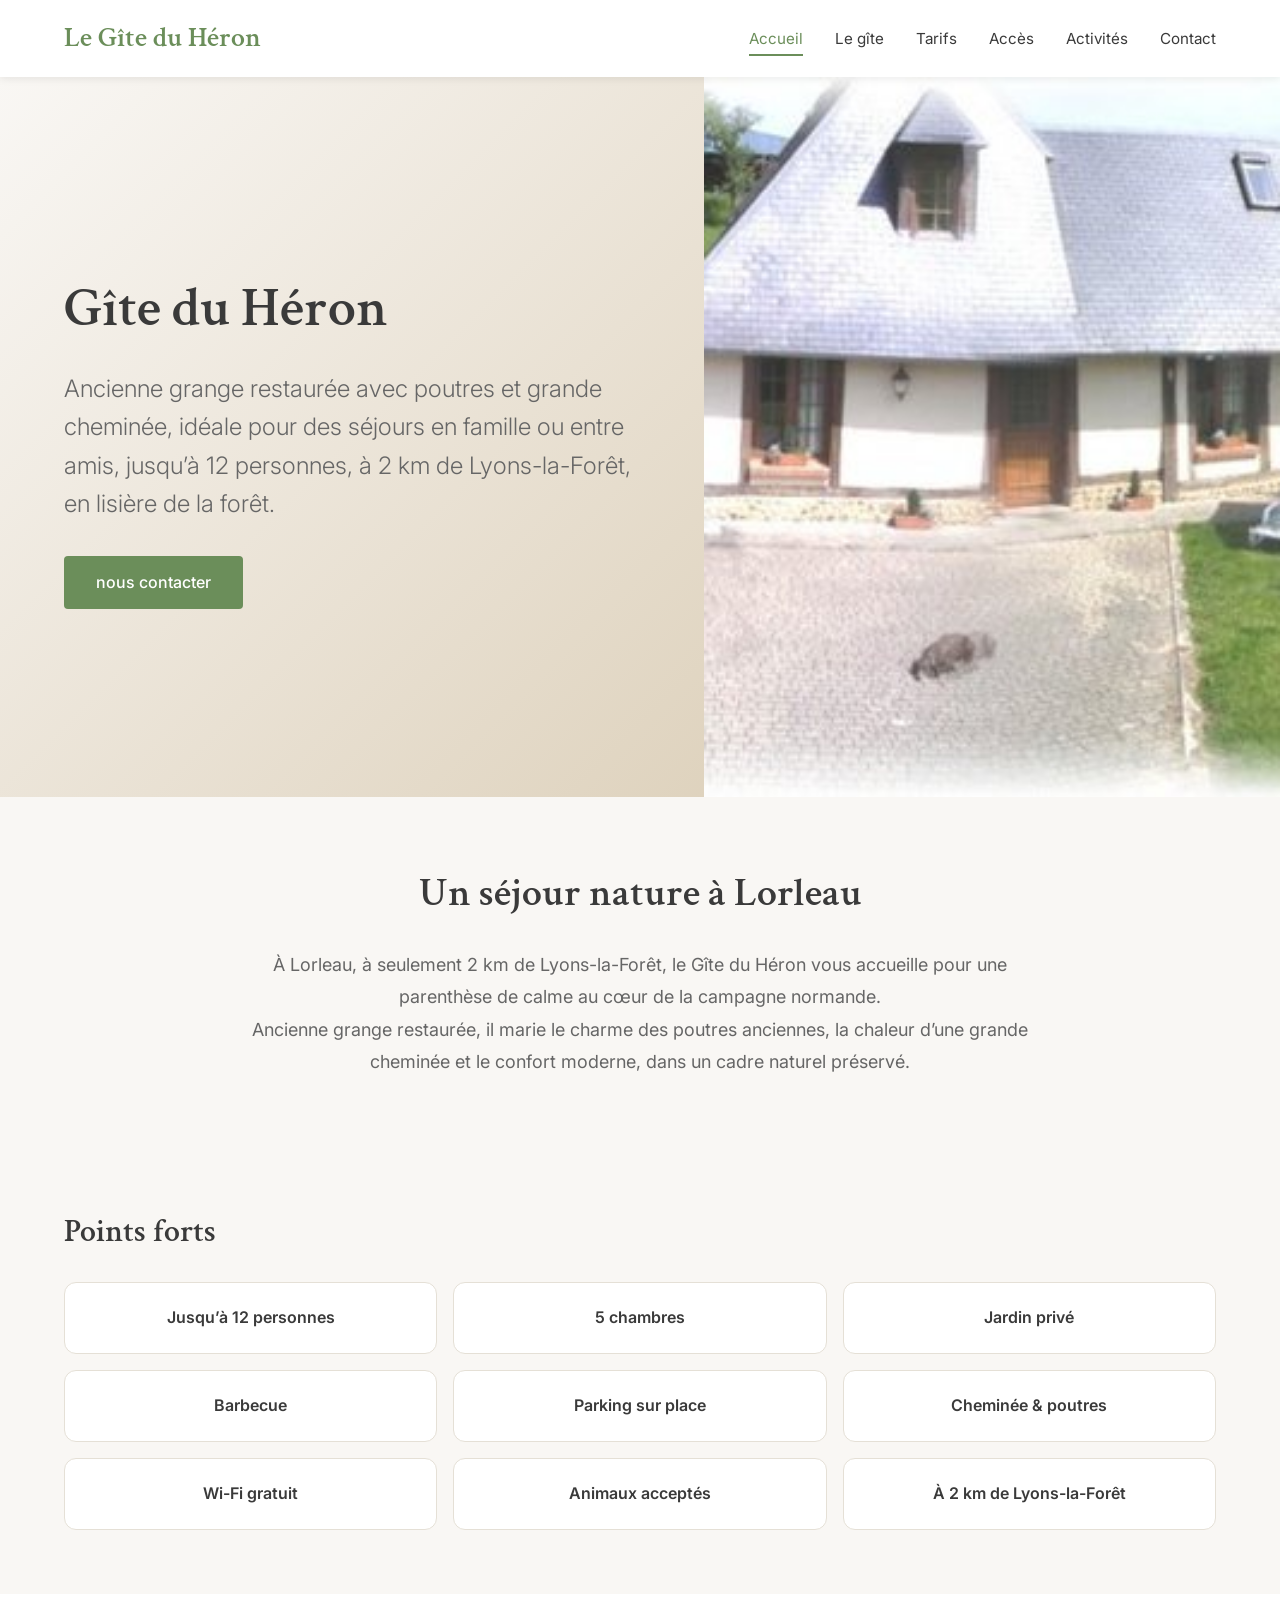
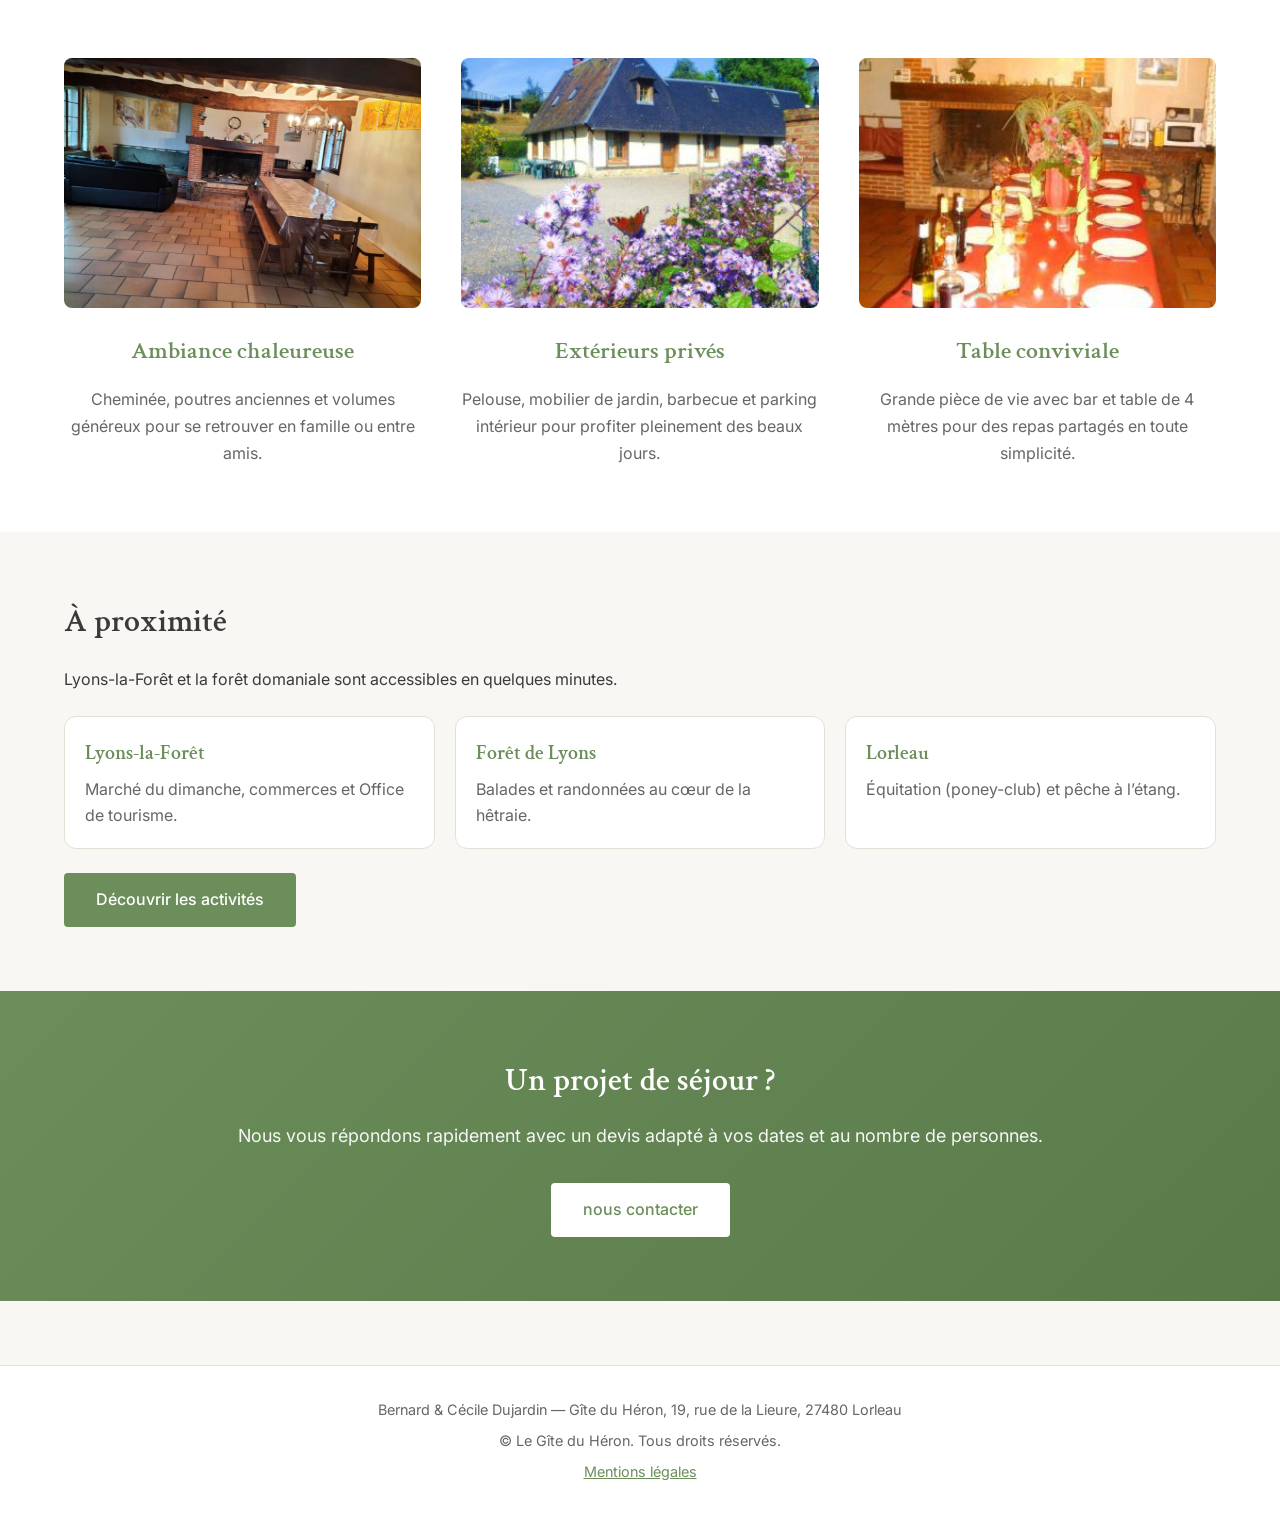
==== commit 4547af0f: "add pictures" ====
--- a/index.html
+++ b/index.html
@@ -33,7 +33,7 @@
                 <h1>Gîte du Héron</h1>
                 <p class="hero-subtitle">Ancienne grange restaurée avec poutres et grande cheminée, idéale pour des séjours en famille ou entre amis, jusqu’à 12 personnes, à 2 km de Lyons-la-Forêt, en lisière de la forêt.
 </p>
-                <a href="contact/" class="btn btn-primary">Demander des informations</a>
+                <a href="contact/" class="btn btn-primary">nous contacter</a>
             </div>
             <div class="hero-image">
                 <img src="images/gite_panorama.jpg" alt="Gîte du Héron en lisière de forêt avec jardin">
@@ -125,7 +125,7 @@
             <div class="container">
                 <h2>Un projet de séjour ?</h2>
                 <p>Nous vous répondons rapidement avec un devis adapté à vos dates et au nombre de personnes.</p>
-                <a href="contact/" class="btn btn-primary">Demander des informations</a>
+                <a href="contact/" class="btn btn-primary">nous contacter</a>
             </div>
         </section>
     </main>
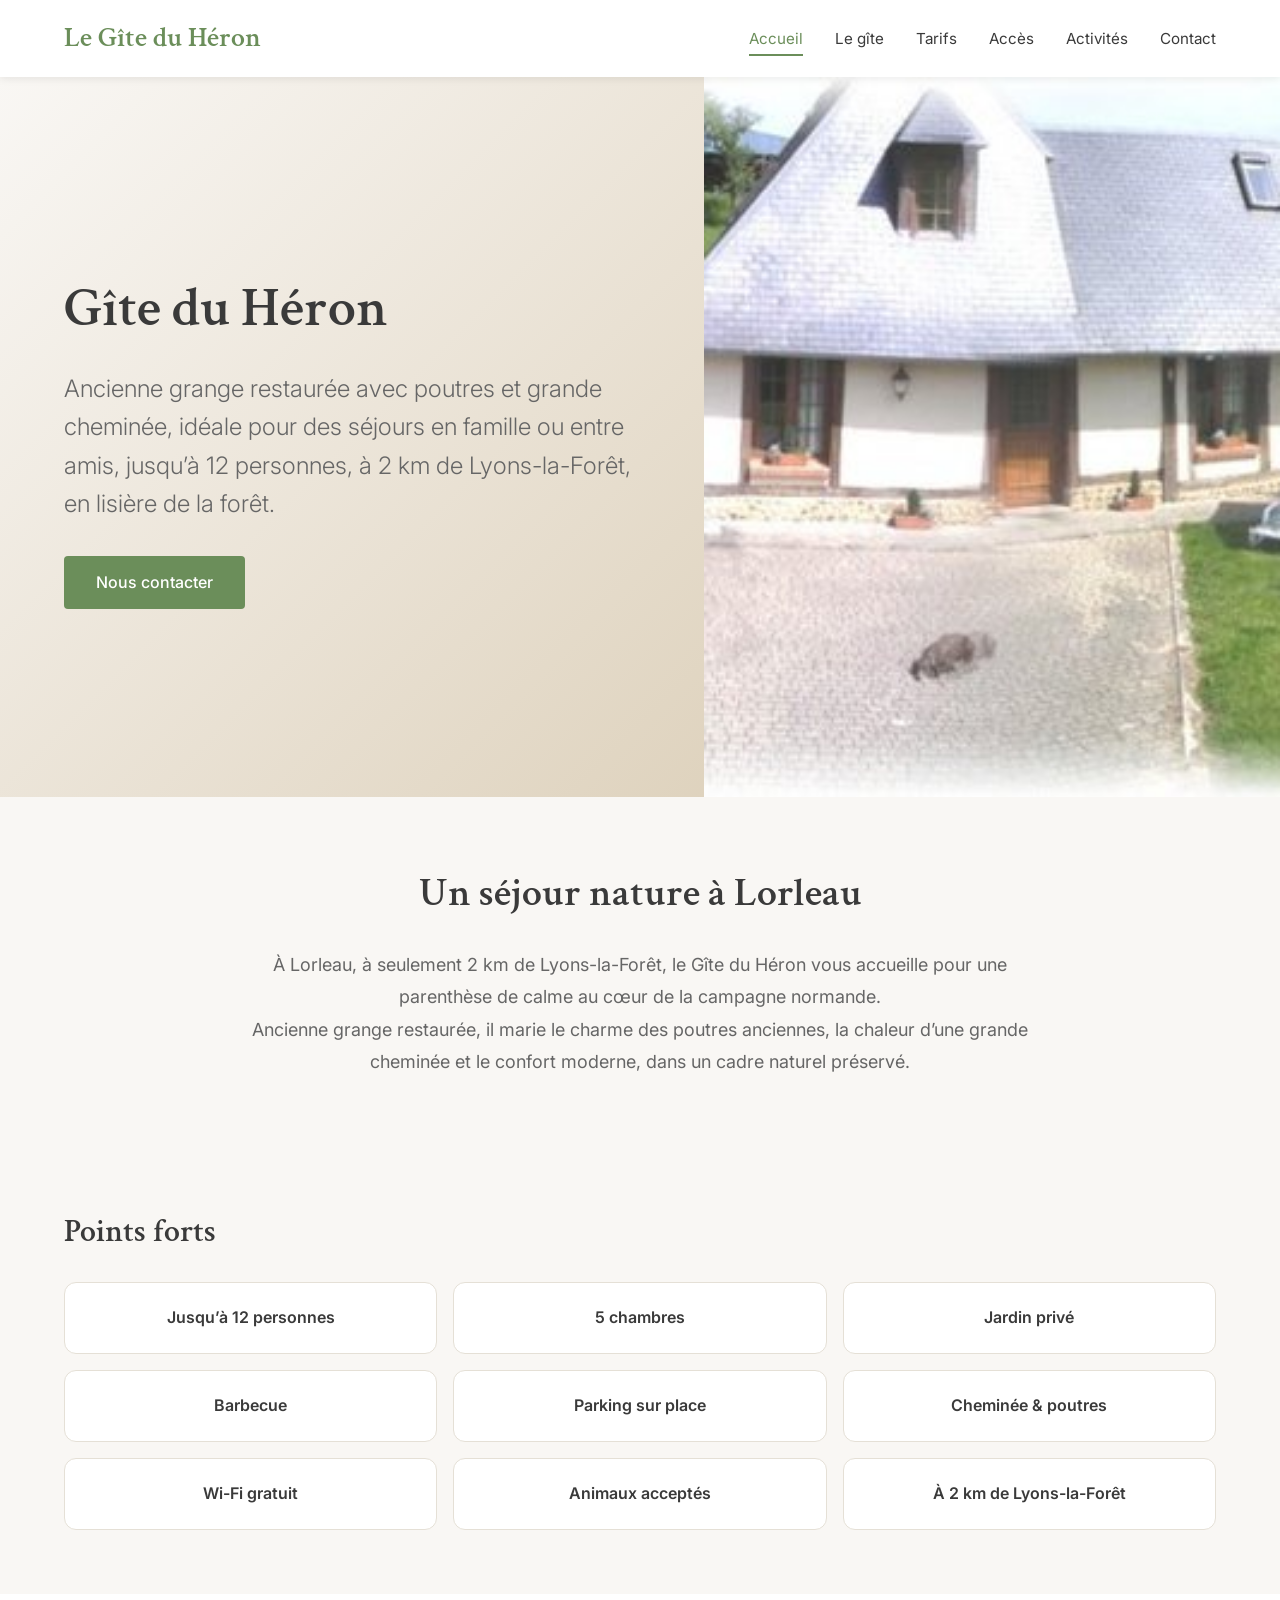
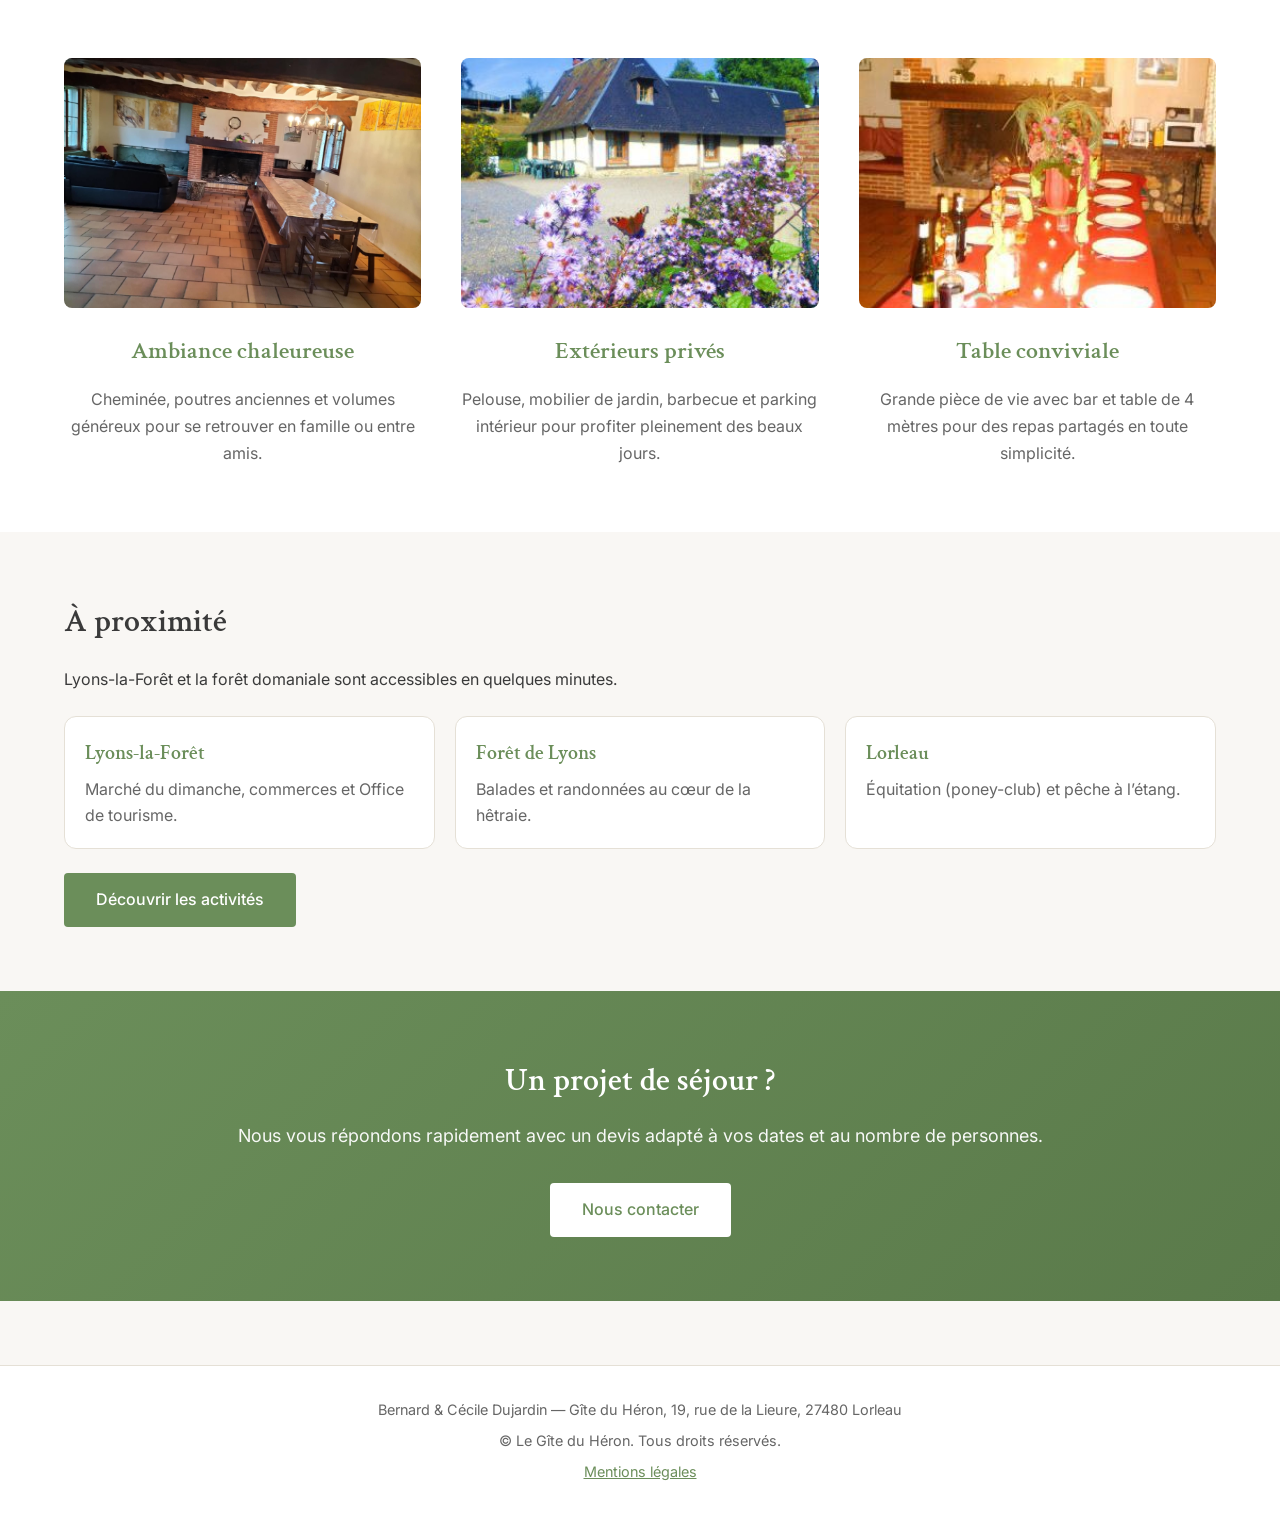
==== commit d8d45c8f: "feat: fix" ====
--- a/index.html
+++ b/index.html
@@ -33,7 +33,7 @@
                 <h1>Gîte du Héron</h1>
                 <p class="hero-subtitle">Ancienne grange restaurée avec poutres et grande cheminée, idéale pour des séjours en famille ou entre amis, jusqu’à 12 personnes, à 2 km de Lyons-la-Forêt, en lisière de la forêt.
 </p>
-                <a href="contact/" class="btn btn-primary">nous contacter</a>
+                <a href="contact/" class="btn btn-primary">Nous contacter</a>
             </div>
             <div class="hero-image">
                 <img src="images/gite_panorama.jpg" alt="Gîte du Héron en lisière de forêt avec jardin">
@@ -125,7 +125,7 @@
             <div class="container">
                 <h2>Un projet de séjour ?</h2>
                 <p>Nous vous répondons rapidement avec un devis adapté à vos dates et au nombre de personnes.</p>
-                <a href="contact/" class="btn btn-primary">nous contacter</a>
+                <a href="contact/" class="btn btn-primary">Nous contacter</a>
             </div>
         </section>
     </main>
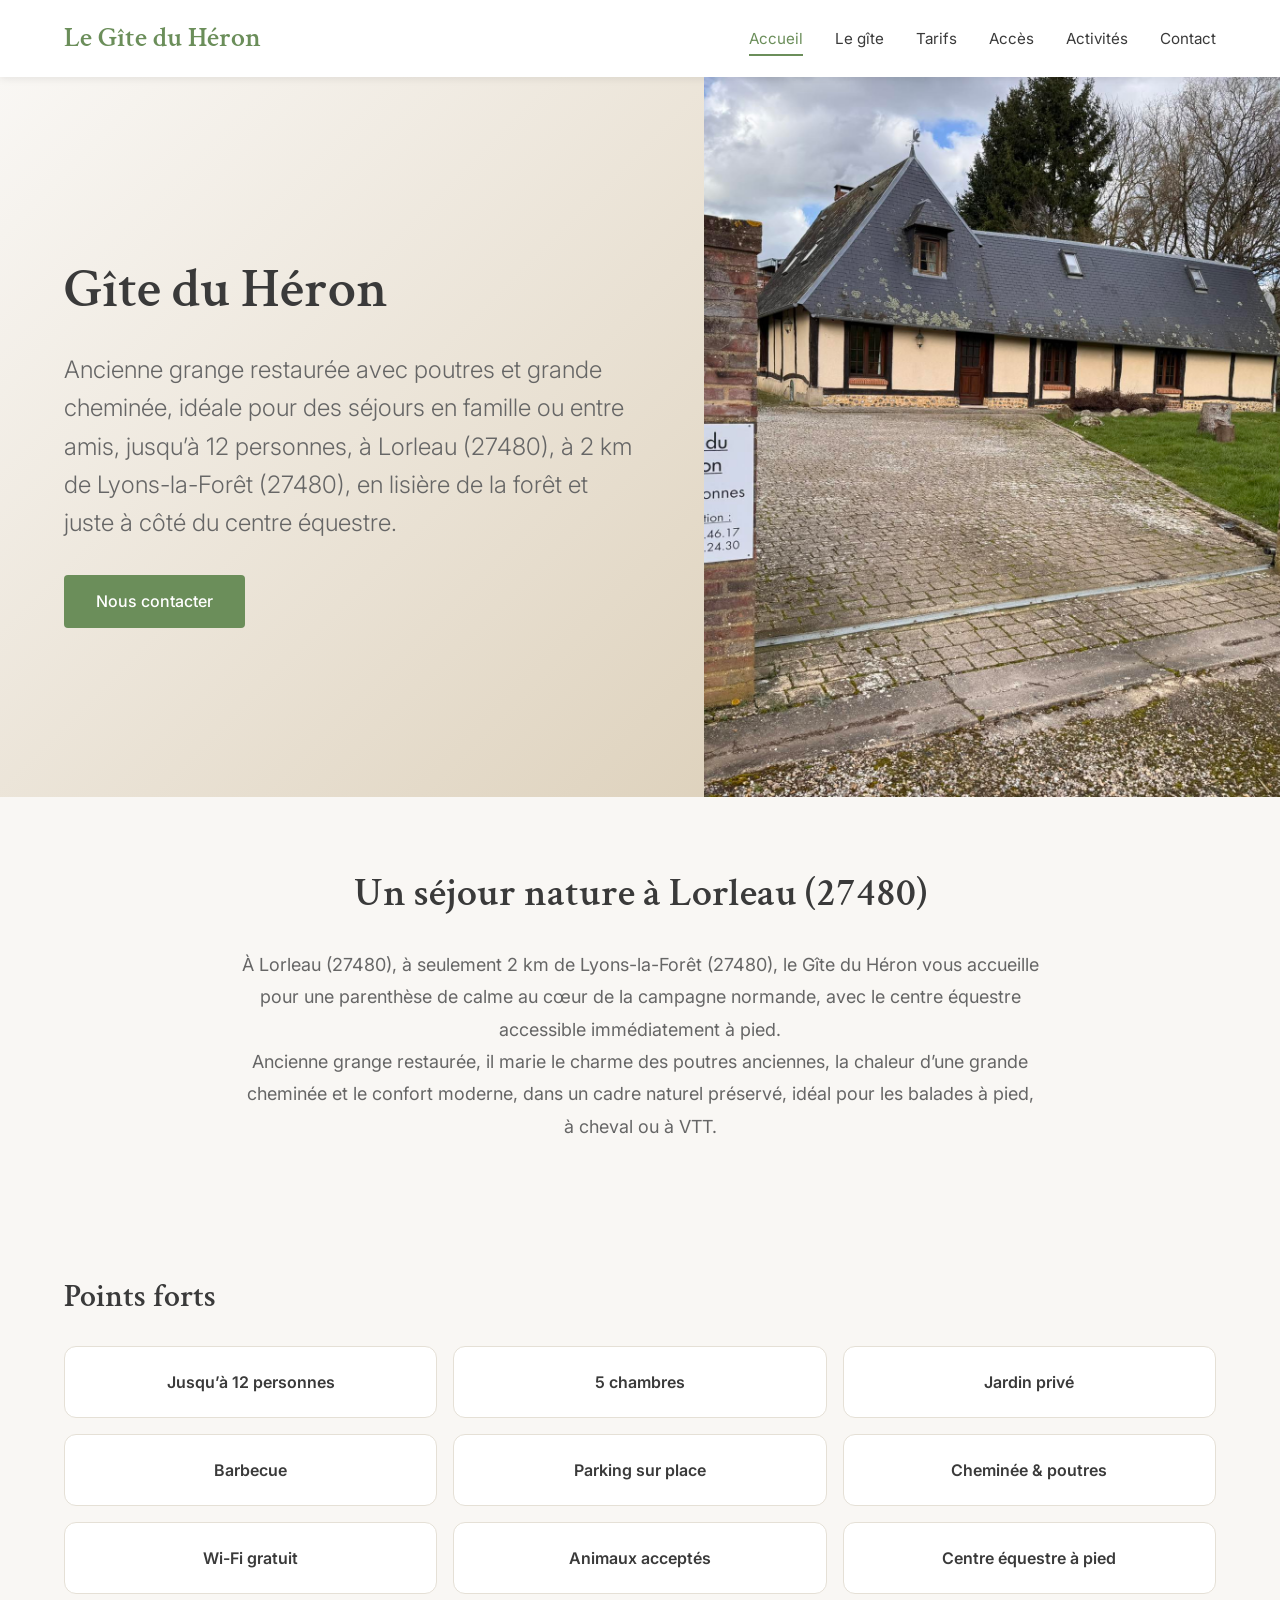
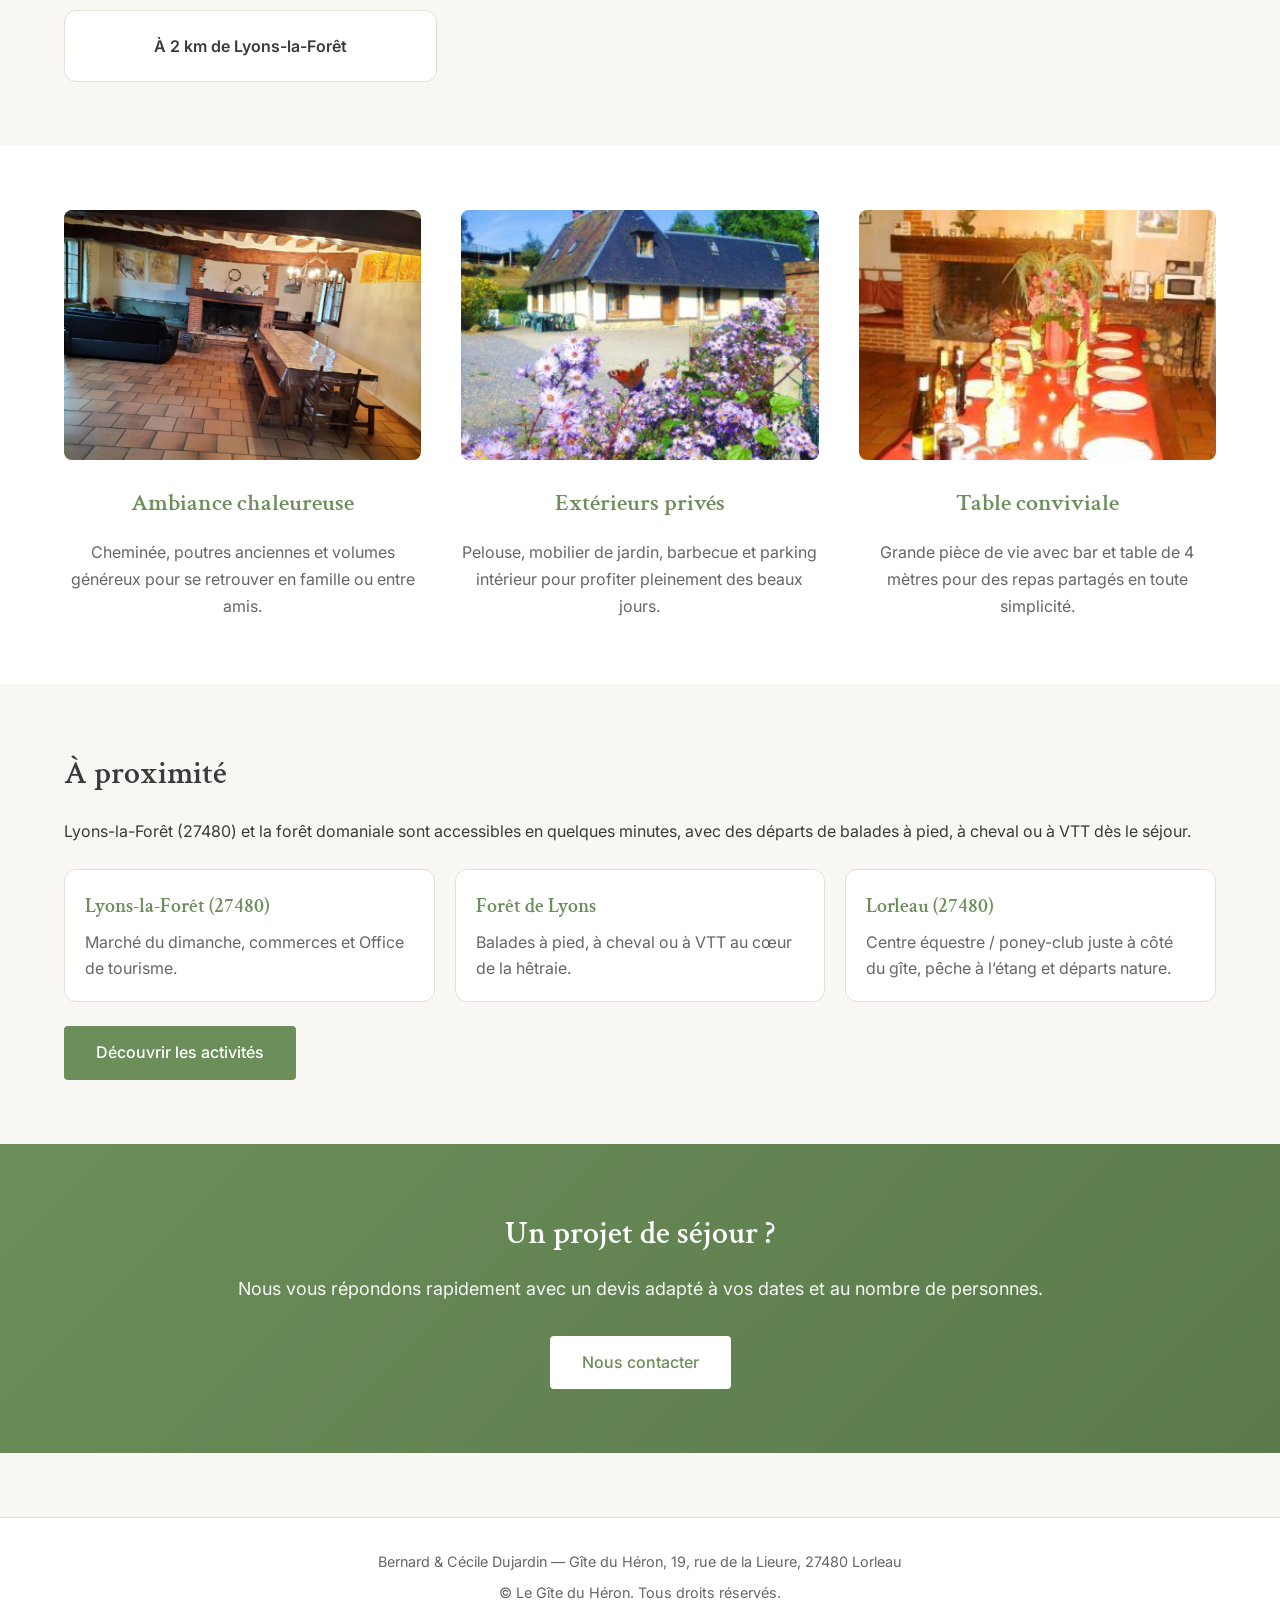
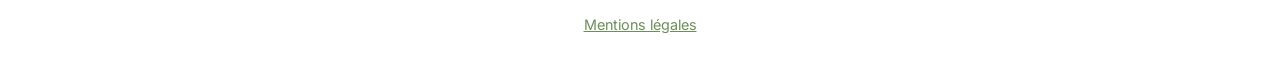
==== commit 900b86a2: "feat: update description" ====
--- a/index.html
+++ b/index.html
@@ -3,8 +3,8 @@
 <head>
     <meta charset="UTF-8">
     <meta name="viewport" content="width=device-width, initial-scale=1.0">
-    <meta name="description" content="Ancienne grange restaurée à Lorleau, en lisière de la forêt de Lyons-la-Forêt. Gîte pour 12 personnes avec jardin privé et cheminée.">
-    <title>Gîte du Héron - Location à Lorleau</title>
+    <meta name="description" content="Ancienne grange restaurée à Lorleau (27480), en lisière de la forêt de Lyons-la-Forêt (27480), à deux pas du centre équestre. Gîte pour 12 personnes avec jardin privé et cheminée.">
+    <title>Gîte du Héron - Location à Lorleau (27480)</title>
     <link rel="preconnect" href="https://fonts.googleapis.com">
     <link rel="preconnect" href="https://fonts.gstatic.com" crossorigin>
     <link href="https://fonts.googleapis.com/css2?family=Crimson+Text:ital,wght@0,400;0,600;1,400&family=Inter:wght@300;400;500;600&display=swap" rel="stylesheet">
@@ -31,8 +31,7 @@
         <section class="hero">
             <div class="hero-content">
                 <h1>Gîte du Héron</h1>
-                <p class="hero-subtitle">Ancienne grange restaurée avec poutres et grande cheminée, idéale pour des séjours en famille ou entre amis, jusqu’à 12 personnes, à 2 km de Lyons-la-Forêt, en lisière de la forêt.
-</p>
+                <p class="hero-subtitle">Ancienne grange restaurée avec poutres et grande cheminée, idéale pour des séjours en famille ou entre amis, jusqu’à 12 personnes, à Lorleau (27480), à 2 km de Lyons-la-Forêt (27480), en lisière de la forêt et juste à côté du centre équestre.</p>
                 <a href="contact/" class="btn btn-primary">Nous contacter</a>
             </div>
             <div class="hero-image">
@@ -42,13 +41,13 @@
 
         <section class="intro">
             <div class="container">
-                <h2>Un séjour nature à Lorleau</h2>
+                <h2>Un séjour nature à Lorleau (27480)</h2>
                 <p class="lead">
-                    À Lorleau, à seulement 2 km de Lyons-la-Forêt, le Gîte du Héron vous accueille pour une parenthèse de calme au cœur de la campagne normande.
+                    À Lorleau (27480), à seulement 2 km de Lyons-la-Forêt (27480), le Gîte du Héron vous accueille pour une parenthèse de calme au cœur de la campagne normande, avec le centre équestre accessible immédiatement à pied.
                 </p>
                 
                 <p class="lead">
-                    Ancienne grange restaurée, il marie le charme des poutres anciennes, la chaleur d’une grande cheminée et le confort moderne, dans un cadre naturel préservé.
+                    Ancienne grange restaurée, il marie le charme des poutres anciennes, la chaleur d’une grande cheminée et le confort moderne, dans un cadre naturel préservé, idéal pour les balades à pied, à cheval ou à VTT.
                 </p>
                   
             </div>
@@ -66,6 +65,7 @@
                     <div class="highlight-item"><p>Cheminée &amp; poutres</p></div>
                     <div class="highlight-item"><p>Wi-Fi gratuit</p></div>
                     <div class="highlight-item"><p>Animaux acceptés</p></div>
+                    <div class="highlight-item"><p>Centre équestre à pied</p></div>
                     <div class="highlight-item"><p>À 2 km de Lyons-la-Forêt</p></div>
                 </div>
             </div>
@@ -102,19 +102,19 @@
         <section class="content-section">
             <div class="container">
                 <h2 class="section-title">À proximité</h2>
-                <p>Lyons-la-Forêt et la forêt domaniale sont accessibles en quelques minutes.</p>
+                <p>Lyons-la-Forêt (27480) et la forêt domaniale sont accessibles en quelques minutes, avec des départs de balades à pied, à cheval ou à VTT dès le séjour.</p>
                 <div class="proximity-grid">
                     <article class="proximity-card">
-                        <h3>Lyons-la-Forêt</h3>
+                        <h3>Lyons-la-Forêt (27480)</h3>
                         <p>Marché du dimanche, commerces et Office de tourisme.</p>
                     </article>
                     <article class="proximity-card">
                         <h3>Forêt de Lyons</h3>
-                        <p>Balades et randonnées au cœur de la hêtraie.</p>
+                        <p>Balades à pied, à cheval ou à VTT au cœur de la hêtraie.</p>
                     </article>
                     <article class="proximity-card">
-                        <h3>Lorleau</h3>
-                        <p>Équitation (poney-club) et pêche à l’étang.</p>
+                        <h3>Lorleau (27480)</h3>
+                        <p>Centre équestre / poney-club juste à côté du gîte, pêche à l’étang et départs nature.</p>
                     </article>
                 </div>
                 <a href="activites/" class="btn btn-primary">Découvrir les activités</a>
